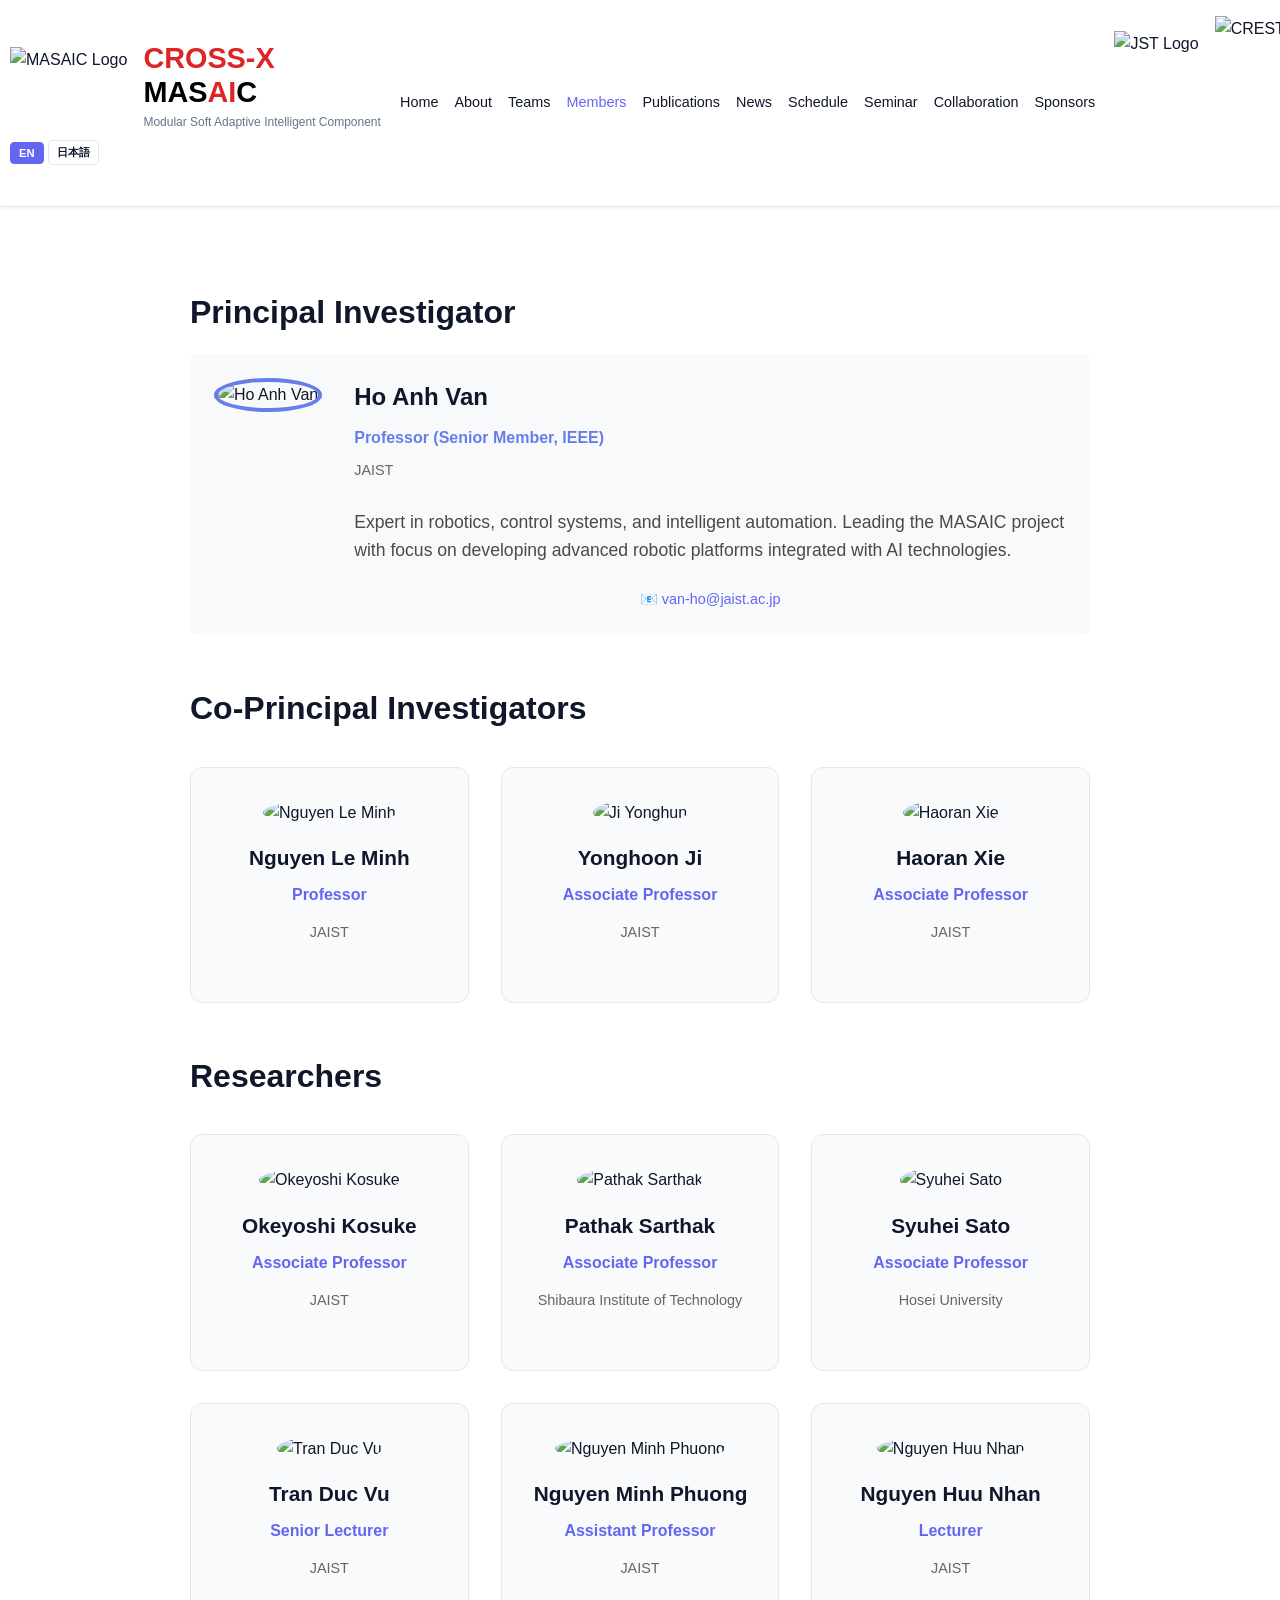
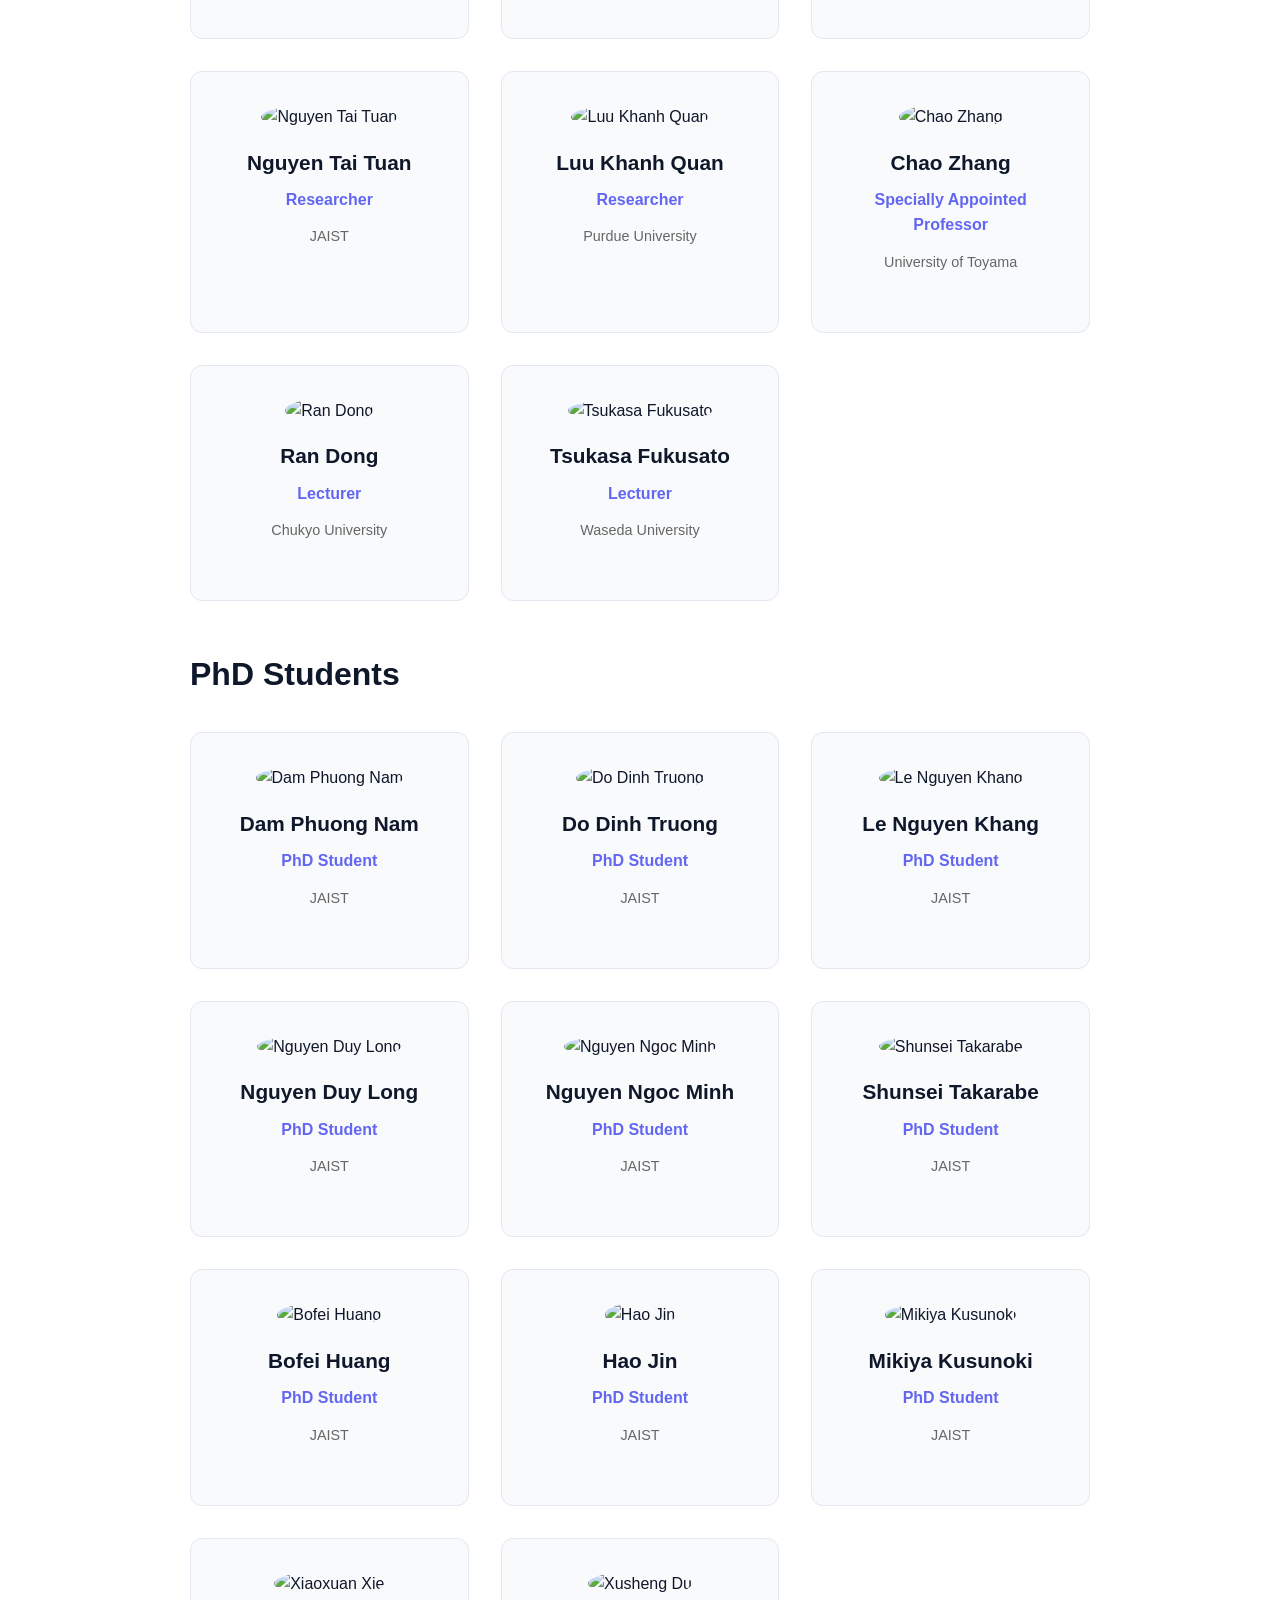
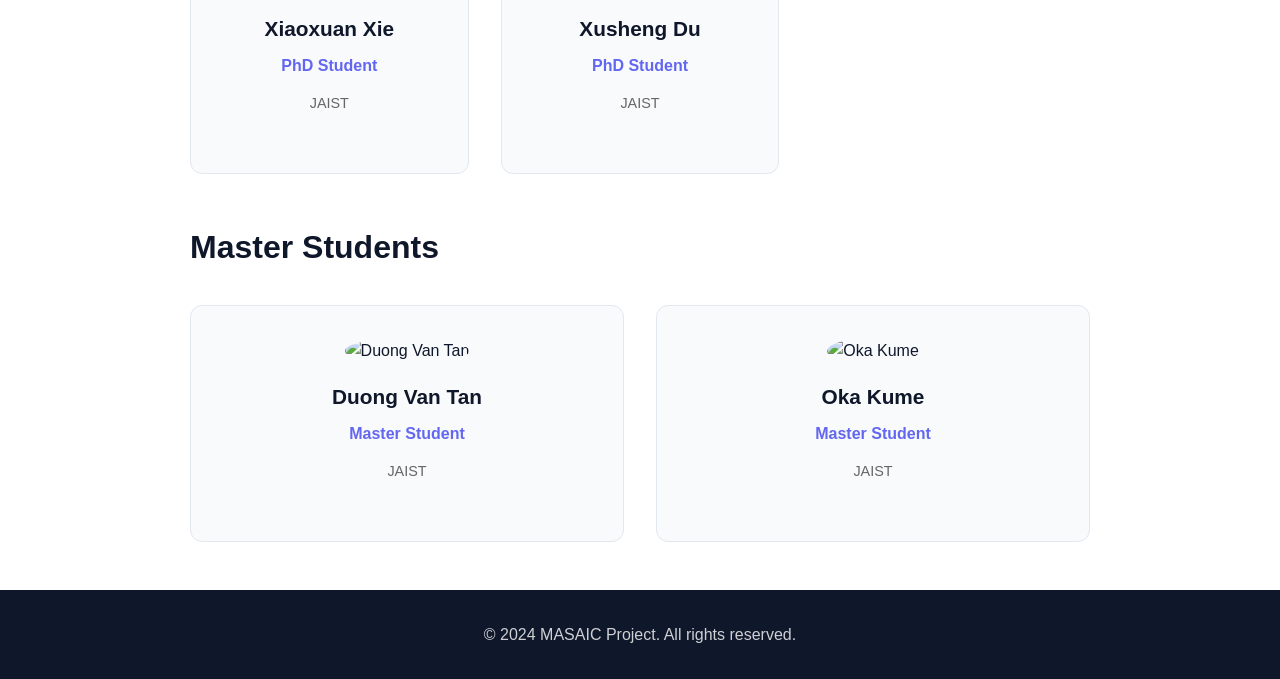
==== members.html @ cfc9ec8a "Update robotics member roles" ====
<!DOCTYPE html>
<html lang="en">
<head>
    <meta charset="UTF-8">
    <meta name="viewport" content="width=device-width, initial-scale=1.0">
    <title>Members - MASAIC</title>
    <link rel="stylesheet" href="styles.css">
</head>
<body>
    <!-- Navigation -->
    <nav class="navbar">
        <div class="container">
            <div class="nav-brand">
                <a href="index.html" class="brand-logo-text" style="text-decoration: none; color: inherit; cursor: pointer;">
                    <img src="images/logo/logo.png" alt="MASAIC Logo" class="brand-logo">
                    <div class="brand-text">
                        <h1 class="brand-name">
                            <span class="cross-x">CROSS-X</span>
                            <span class="masaic-name">
                                <span class="mas">MAS</span><span class="ai-red">AI</span><span class="c-black">C</span>
                            </span>
                        </h1>
                        <p class="subtitle">Modular Soft Adaptive Intelligent Component</p>
                    </div>
                </a>
                <div class="language-switcher">
                    <button class="lang-btn active" data-lang="en">EN</button>
                    <button class="lang-btn" data-lang="ja">日本語</button>
                </div>
            </div>
            <ul class="nav-menu">
                <li><a href="index.html" data-i18n="nav.home">Home</a></li>
                <li><a href="index.html#about" data-i18n="nav.about">About</a></li>
                <li><a href="index.html#teams" data-i18n="nav.teams">Teams</a></li>
                <li><a href="members.html" class="active" data-i18n="nav.members">Members</a></li>
                <li><a href="publications.html" data-i18n="nav.publications">Publications</a></li>
                <li><a href="news.html" data-i18n="nav.news">News</a></li>
                <li><a href="schedule.html" data-i18n="nav.schedule">Schedule</a></li>
                <li><a href="seminar.html" data-i18n="nav.seminar">Seminar</a></li>
                <li><a href="collaboration.html" data-i18n="nav.collaboration">Collaboration</a></li>
                <li><a href="sponsors.html" data-i18n="nav.sponsors">Sponsors</a></li>
            </ul>
            <div class="nav-right">
                <div class="sponsor-logos">
                    <img src="images/logo/JST_logo.png" alt="JST Logo" class="sponsor-logo">
                    <img src="images/logo/CREST_logo.png" alt="CREST Logo" class="sponsor-logo crest-logo">
                </div>
                <button class="mobile-menu-toggle" aria-label="Toggle menu">
                    <span></span>
                    <span></span>
                    <span></span>
                </button>
            </div>
        </div>
    </nav>


    <!-- Members Content -->
    <section class="team-detail">
        <div class="container">
            <div class="team-content">

                <!-- English -->
                <div data-lang-content="en">
                    <h2>Principal Investigator</h2>
                    <div style="display: flex; gap: 2rem; align-items: flex-start; margin-bottom: 3rem; padding: 1.5rem; background: #f8f9fa; border-radius: 8px;">
                        <div style="flex-shrink: 0;">
                            <img src="images/team-robotics/members/Ho_Anh_Van_Professor.png" alt="Ho Anh Van" style="width: 180px; height: 180px; border-radius: 50%; object-fit: cover; border: 4px solid #667eea;">
                        </div>
                        <div style="flex: 1;">
                            <h3 style="margin: 0 0 0.5rem 0; font-size: 1.5rem;">Ho Anh Van</h3>
                            <span class="role" style="color: #667eea; font-weight: 600;">Professor (Senior Member, IEEE)</span>
                            <p style="margin-top: 0.5rem; color: #666; font-size: 0.9rem;">JAIST</p>
                            <p style="margin-top: 1rem; line-height: 1.6; color: #4a4a4a;">
                                Expert in robotics, control systems, and intelligent automation. Leading the MASAIC project with focus on developing advanced robotic platforms integrated with AI technologies.
                            </p>
                            <div class="member-links" style="margin-top: 1rem;">
                                <a href="mailto:van-ho@jaist.ac.jp">📧 van-ho@jaist.ac.jp</a>
                            </div>
                        </div>
                    </div>

                    <h2>Co-Principal Investigators</h2>
                    <div class="members-grid">
                        <div class="member-card">
                            <img src="images/team-ai/members/Nguyen_Le_Minh_Professor.jpg" alt="Nguyen Le Minh" style="width: 150px; height: 150px; border-radius: 50%; object-fit: cover; margin-bottom: 1rem;">
                            <h3>Nguyen Le Minh</h3>
                            <span class="role">Professor</span>
                            <p style="margin-top: 0.5rem; color: #666; font-size: 0.9rem;">JAIST</p>
                        </div>
                        <div class="member-card">
                            <img src="images/team-neuromorphic/members/Yonghoon_Ji_Associate_Professor.jpg" alt="Ji Yonghun" style="width: 150px; height: 150px; border-radius: 50%; object-fit: cover; margin-bottom: 1rem;">
                            <h3>Yonghoon Ji</h3>
                            <span class="role">Associate Professor</span>
                            <p style="margin-top: 0.5rem; color: #666; font-size: 0.9rem;">JAIST</p>
                        </div>
                        <div class="member-card">
                            <img src="images/team-vr-ar/members/Haoran_Xie_Associate_Professor.png" alt="Haoran Xie" style="width: 150px; height: 150px; border-radius: 50%; object-fit: cover; margin-bottom: 1rem;">
                            <h3>Haoran Xie</h3>
                            <span class="role">Associate Professor</span>
                            <p style="margin-top: 0.5rem; color: #666; font-size: 0.9rem;">JAIST</p>
                        </div>
                    </div>

                <h2 style="margin-top: 3rem;">Researchers</h2>
                <div class="members-grid">
                    <div class="member-card">
                        <img src="images/team-robotics/members/Okeyoshi_Kosuke_Associate_Professor.jpg" alt="Okeyoshi Kosuke" style="width: 150px; height: 150px; border-radius: 50%; object-fit: cover; margin-bottom: 1rem;">
                        <h3>Okeyoshi Kosuke</h3>
                        <span class="role">Associate Professor</span>
                        <p style="margin-top: 0.5rem; color: #666; font-size: 0.9rem;">JAIST</p>
                    </div>
                    <div class="member-card">
                        <img src="images/team-neuromorphic/members/Pathak_Sarthak_Associate_Professor.jpg" alt="Pathak Sarthak" style="width: 150px; height: 150px; border-radius: 50%; object-fit: cover; margin-bottom: 1rem;">
                        <h3>Pathak Sarthak</h3>
                        <span class="role">Associate Professor</span>
                        <p style="margin-top: 0.5rem; color: #666; font-size: 0.9rem;">Shibaura Institute of Technology</p>
                    </div>
                    <div class="member-card">
                        <img src="images/team-vr-ar/members/Syuhei_Sato_Asociate_Professor.jpg" alt="Syuhei Sato" style="width: 150px; height: 150px; border-radius: 50%; object-fit: cover; margin-bottom: 1rem;">
                        <h3>Syuhei Sato</h3>
                        <span class="role">Associate Professor</span>
                        <p style="margin-top: 0.5rem; color: #666; font-size: 0.9rem;">Hosei University</p>
                    </div>
                    <div class="member-card">
                        <img src="images/team-ai/members/TRAN_Duc_Vu__Senior_Lecturer.jpg" alt="Tran Duc Vu" style="width: 150px; height: 150px; border-radius: 50%; object-fit: cover; margin-bottom: 1rem;">
                        <h3>Tran Duc Vu</h3>
                        <span class="role">Senior Lecturer</span>
                        <p style="margin-top: 0.5rem; color: #666; font-size: 0.9rem;">JAIST</p>
                    </div>
                    <div class="member-card">
                        <img src="images/team-ai/members/Nguyen_Minh_Phuong__Assistant_Professor.png" alt="Nguyen Minh Phuong" style="width: 150px; height: 150px; border-radius: 50%; object-fit: cover; margin-bottom: 1rem;">
                        <h3>Nguyen Minh Phuong</h3>
                        <span class="role">Assistant Professor</span>
                        <p style="margin-top: 0.5rem; color: #666; font-size: 0.9rem;">JAIST</p>
                    </div>
                    <div class="member-card">
                        <img src="images/team-robotics/members/Nguyen_Huu_Nhan_Assistant_Professor.png" alt="Nguyen Huu Nhan" style="width: 150px; height: 150px; border-radius: 50%; object-fit: cover; margin-bottom: 1rem;">
                        <h3>Nguyen Huu Nhan</h3>
                        <span class="role">Lecturer</span>
                        <p style="margin-top: 0.5rem; color: #666; font-size: 0.9rem;">JAIST</p>
                    </div>
                    <div class="member-card">
                        <img src="images/team-robotics/members/Nguyen_Tai_Tuan_PhD_Student.jpg" alt="Nguyen Tai Tuan" style="width: 150px; height: 150px; border-radius: 50%; object-fit: cover; margin-bottom: 1rem;">
                        <h3>Nguyen Tai Tuan</h3>
                        <span class="role">Researcher</span>
                        <p style="margin-top: 0.5rem; color: #666; font-size: 0.9rem;">JAIST</p>
                    </div>
                    <div class="member-card">
                        <img src="images/team-robotics/members/Luu_Khanh_Quan_Researcher.jpg" alt="Luu Khanh Quan" style="width: 150px; height: 150px; border-radius: 50%; object-fit: cover; margin-bottom: 1rem;">
                        <h3>Luu Khanh Quan</h3>
                        <span class="role">Researcher</span>
                        <p style="margin-top: 0.5rem; color: #666; font-size: 0.9rem;">Purdue University</p>
                    </div>
                    <div class="member-card">
                        <img src="images/team-vr-ar/members/Chao_Zhang_Researcher.jpg" alt="Chao Zhang" style="width: 150px; height: 150px; border-radius: 50%; object-fit: cover; margin-bottom: 1rem;">
                        <h3>Chao Zhang</h3>
                        <span class="role">Specially Appointed Professor</span>
                        <p style="margin-top: 0.5rem; color: #666; font-size: 0.9rem;">University of Toyama</p>
                    </div>
                    <div class="member-card">
                        <img src="images/team-vr-ar/members/Ran_Dong_Researcher.png" alt="Ran Dong" style="width: 150px; height: 150px; border-radius: 50%; object-fit: cover; margin-bottom: 1rem;">
                        <h3>Ran Dong</h3>
                        <span class="role">Lecturer</span>
                        <p style="margin-top: 0.5rem; color: #666; font-size: 0.9rem;">Chukyo University</p>
                    </div>
                    <div class="member-card">
                        <img src="images/team-vr-ar/members/Tsukasa_Fukusato_Researcher.jpg" alt="Tsukasa Fukusato" style="width: 150px; height: 150px; border-radius: 50%; object-fit: cover; margin-bottom: 1rem;">
                        <h3>Tsukasa Fukusato</h3>
                        <span class="role">Lecturer</span>
                        <p style="margin-top: 0.5rem; color: #666; font-size: 0.9rem;">Waseda University</p>
                    </div>
                </div>

                <h2 style="margin-top: 3rem;">PhD Students</h2>
                <div class="members-grid">
                    <div class="member-card">
                        <img src="images/team-robotics/members/Dam_Phuong_Nam_PhD_Student.jpg" alt="Dam Phuong Nam" style="width: 150px; height: 150px; border-radius: 50%; object-fit: cover; margin-bottom: 1rem;">
                        <h3>Dam Phuong Nam</h3>
                        <span class="role">PhD Student</span>
                        <p style="margin-top: 0.5rem; color: #666; font-size: 0.9rem;">JAIST</p>
                    </div>
                    <div class="member-card">
                        <img src="images/team-ai/members/Do_Dinh_Truong_PhD_Student.jpeg" alt="Do Dinh Truong" style="width: 150px; height: 150px; border-radius: 50%; object-fit: cover; margin-bottom: 1rem;">
                        <h3>Do Dinh Truong</h3>
                        <span class="role">PhD Student</span>
                        <p style="margin-top: 0.5rem; color: #666; font-size: 0.9rem;">JAIST</p>
                    </div>
                    <div class="member-card">
                        <img src="images/team-ai/members/Le_Nguyen_Khang_PhD_Student.jpg" alt="Le Nguyen Khang" style="width: 150px; height: 150px; border-radius: 50%; object-fit: cover; margin-bottom: 1rem;">
                        <h3>Le Nguyen Khang</h3>
                        <span class="role">PhD Student</span>
                        <p style="margin-top: 0.5rem; color: #666; font-size: 0.9rem;">JAIST</p>
                    </div>
                    <div class="member-card">
                        <img src="images/team-robotics/members/Nguyen_Duy_Long_PhD_Student.jpg" alt="Nguyen Duy Long" style="width: 150px; height: 150px; border-radius: 50%; object-fit: cover; margin-bottom: 1rem;">
                        <h3>Nguyen Duy Long</h3>
                        <span class="role">PhD Student</span>
                        <p style="margin-top: 0.5rem; color: #666; font-size: 0.9rem;">JAIST</p>
                    </div>
                    <div class="member-card">
                        <img src="images/team-ai/members/Nguyen_Ngoc_Minh_PhD_Student.jpg" alt="Nguyen Ngoc Minh" style="width: 150px; height: 150px; border-radius: 50%; object-fit: cover; margin-bottom: 1rem;">
                        <h3>Nguyen Ngoc Minh</h3>
                        <span class="role">PhD Student</span>
                        <p style="margin-top: 0.5rem; color: #666; font-size: 0.9rem;">JAIST</p>
                    </div>
                    <div class="member-card">
                        <img src="images/team-neuromorphic/members/Shunsei_Takarabe_Ph.D_Student.jpg" alt="Shunsei Takarabe" style="width: 150px; height: 150px; border-radius: 50%; object-fit: cover; margin-bottom: 1rem;">
                        <h3>Shunsei Takarabe</h3>
                        <span class="role">PhD Student</span>
                        <p style="margin-top: 0.5rem; color: #666; font-size: 0.9rem;">JAIST</p>
                    </div>
                    <div class="member-card">
                        <img src="images/team-vr-ar/members/Bofei_Huang_PhD_Student.png" alt="Bofei Huang" style="width: 150px; height: 150px; border-radius: 50%; object-fit: cover; margin-bottom: 1rem;">
                        <h3>Bofei Huang</h3>
                        <span class="role">PhD Student</span>
                        <p style="margin-top: 0.5rem; color: #666; font-size: 0.9rem;">JAIST</p>
                    </div>
                    <div class="member-card">
                        <img src="images/team-vr-ar/members/Hao_Jin_PhD_Student.jpg" alt="Hao Jin" style="width: 150px; height: 150px; border-radius: 50%; object-fit: cover; margin-bottom: 1rem;">
                        <h3>Hao Jin</h3>
                        <span class="role">PhD Student</span>
                        <p style="margin-top: 0.5rem; color: #666; font-size: 0.9rem;">JAIST</p>
                    </div>
                    <div class="member-card">
                        <img src="images/team-vr-ar/members/Mikiya_Kusunoki_PhD_Student.jpg" alt="Mikiya Kusunoki" style="width: 150px; height: 150px; border-radius: 50%; object-fit: cover; margin-bottom: 1rem;">
                        <h3>Mikiya Kusunoki</h3>
                        <span class="role">PhD Student</span>
                        <p style="margin-top: 0.5rem; color: #666; font-size: 0.9rem;">JAIST</p>
                    </div>
                    <div class="member-card">
                        <img src="images/team-vr-ar/members/Xiaoxuan_Xie_PhD_Student.jpg" alt="Xiaoxuan Xie" style="width: 150px; height: 150px; border-radius: 50%; object-fit: cover; margin-bottom: 1rem;">
                        <h3>Xiaoxuan Xie</h3>
                        <span class="role">PhD Student</span>
                        <p style="margin-top: 0.5rem; color: #666; font-size: 0.9rem;">JAIST</p>
                    </div>
                    <div class="member-card">
                        <img src="images/team-vr-ar/members/Xusheng_DU_PhD Student.png" alt="Xusheng Du" style="width: 150px; height: 150px; border-radius: 50%; object-fit: cover; margin-bottom: 1rem;">
                        <h3>Xusheng Du</h3>
                        <span class="role">PhD Student</span>
                        <p style="margin-top: 0.5rem; color: #666; font-size: 0.9rem;">JAIST</p>
                    </div>
                </div>

                <h2 style="margin-top: 3rem;">Master Students</h2>
                <div class="members-grid">
                    <div class="member-card">
                        <img src="images/team-robotics/members/Duong_Van_Tan_Master_Student.png" alt="Duong Van Tan" style="width: 150px; height: 150px; border-radius: 50%; object-fit: cover; margin-bottom: 1rem;">
                        <h3>Duong Van Tan</h3>
                        <span class="role">Master Student</span>
                        <p style="margin-top: 0.5rem; color: #666; font-size: 0.9rem;">JAIST</p>
                    </div>
                    <div class="member-card">
                        <img src="images/team-neuromorphic/members/Oka_Kume_Master_Student.jpg" alt="Oka Kume" style="width: 150px; height: 150px; border-radius: 50%; object-fit: cover; margin-bottom: 1rem;">
                        <h3>Oka Kume</h3>
                        <span class="role">Master Student</span>
                        <p style="margin-top: 0.5rem; color: #666; font-size: 0.9rem;">JAIST</p>
                    </div>
                </div>
                </div>

                <!-- Japanese -->
                <div data-lang-content="ja" style="display: none;">
                    <h2>研究代表者</h2>
                    <div style="display: flex; gap: 2rem; align-items: flex-start; margin-bottom: 3rem; padding: 1.5rem; background: #f8f9fa; border-radius: 8px;">
                        <div style="flex-shrink: 0;">
                            <img src="images/team-robotics/members/Ho_Anh_Van_Professor.png" alt="Ho Anh Van" style="width: 180px; height: 180px; border-radius: 50%; object-fit: cover; border: 4px solid #667eea;">
                        </div>
                        <div style="flex: 1;">
                            <h3 style="margin: 0 0 0.5rem 0; font-size: 1.5rem;">Ho Anh Van</h3>
                            <span class="role" style="color: #667eea; font-weight: 600;">教授 (IEEE Senior Member)</span>
                            <p style="margin-top: 0.5rem; color: #666; font-size: 0.9rem;">JAIST</p>
                            <p style="margin-top: 1rem; line-height: 1.6; color: #4a4a4a;">
                                ロボティクス、制御システム、インテリジェント自動化の専門家。AI技術と統合された高度なロボットプラットフォームの開発に焦点を当て、MASAICプロジェクトを主導しています。
                            </p>
                            <div class="member-links" style="margin-top: 1rem;">
                                <a href="mailto:van-ho@jaist.ac.jp">📧 van-ho@jaist.ac.jp</a>
                            </div>
                        </div>
                    </div>

                    <h2>共同主任研究者</h2>
                    <div class="members-grid">
                        <div class="member-card">
                            <img src="images/team-ai/members/Nguyen_Le_Minh_Professor.jpg" alt="Nguyen Le Minh" style="width: 150px; height: 150px; border-radius: 50%; object-fit: cover; margin-bottom: 1rem;">
                            <h3>Nguyen Le Minh</h3>
                            <span class="role">教授</span>
                            <p style="margin-top: 0.5rem; color: #666; font-size: 0.9rem;">JAIST</p>
                        </div>
                        <div class="member-card">
                            <img src="images/team-neuromorphic/members/Yonghoon_Ji_Associate_Professor.jpg" alt="Ji Yonghun" style="width: 150px; height: 150px; border-radius: 50%; object-fit: cover; margin-bottom: 1rem;">
                            <h3>Yonghoon Ji</h3>
                            <span class="role">准教授</span>
                            <p style="margin-top: 0.5rem; color: #666; font-size: 0.9rem;">JAIST</p>
                        </div>
                        <div class="member-card">
                            <img src="images/team-vr-ar/members/Haoran_Xie_Associate_Professor.png" alt="Haoran Xie" style="width: 150px; height: 150px; border-radius: 50%; object-fit: cover; margin-bottom: 1rem;">
                            <h3>Haoran Xie</h3>
                            <span class="role">准教授</span>
                            <p style="margin-top: 0.5rem; color: #666; font-size: 0.9rem;">JAIST</p>
                        </div>
                    </div>

                    <h2 style="margin-top: 3rem;">研究参加者</h2>
                    <div class="members-grid">
                        <div class="member-card">
                            <img src="images/team-robotics/members/Okeyoshi_Kosuke_Associate_Professor.jpg" alt="Okeyoshi Kosuke" style="width: 150px; height: 150px; border-radius: 50%; object-fit: cover; margin-bottom: 1rem;">
                            <h3>Okeyoshi Kosuke</h3>
                            <span class="role">准教授</span>
                            <p style="margin-top: 0.5rem; color: #666; font-size: 0.9rem;">JAIST</p>
                        </div>
                        <div class="member-card">
                            <img src="images/team-neuromorphic/members/Pathak_Sarthak_Associate_Professor.jpg" alt="Pathak Sarthak" style="width: 150px; height: 150px; border-radius: 50%; object-fit: cover; margin-bottom: 1rem;">
                            <h3>Pathak Sarthak</h3>
                            <span class="role">准教授</span>
                            <p style="margin-top: 0.5rem; color: #666; font-size: 0.9rem;">芝浦工業大学</p>
                        </div>
                        <div class="member-card">
                            <img src="images/team-ai/members/TRAN_Duc_Vu__Senior_Lecturer.jpg" alt="Tran Duc Vu" style="width: 150px; height: 150px; border-radius: 50%; object-fit: cover; margin-bottom: 1rem;">
                            <h3>Tran Duc Vu</h3>
                            <span class="role">上級講師</span>
                            <p style="margin-top: 0.5rem; color: #666; font-size: 0.9rem;">JAIST</p>
                        </div>
                        <div class="member-card">
                            <img src="images/team-ai/members/Nguyen_Minh_Phuong__Assistant_Professor.png" alt="Nguyen Minh Phuong" style="width: 150px; height: 150px; border-radius: 50%; object-fit: cover; margin-bottom: 1rem;">
                            <h3>Nguyen Minh Phuong</h3>
                            <span class="role">助教</span>
                            <p style="margin-top: 0.5rem; color: #666; font-size: 0.9rem;">JAIST</p>
                        </div>
                        <div class="member-card">
                            <img src="images/team-robotics/members/Nguyen_Huu_Nhan_Assistant_Professor.png" alt="Nguyen Huu Nhan" style="width: 150px; height: 150px; border-radius: 50%; object-fit: cover; margin-bottom: 1rem;">
                            <h3>Nguyen Huu Nhan</h3>
                            <span class="role">講師</span>
                            <p style="margin-top: 0.5rem; color: #666; font-size: 0.9rem;">JAIST</p>
                        </div>
                        <div class="member-card">
                            <img src="images/team-robotics/members/Nguyen_Tai_Tuan_PhD_Student.jpg" alt="Nguyen Tai Tuan" style="width: 150px; height: 150px; border-radius: 50%; object-fit: cover; margin-bottom: 1rem;">
                            <h3>Nguyen Tai Tuan</h3>
                            <span class="role">研究者</span>
                            <p style="margin-top: 0.5rem; color: #666; font-size: 0.9rem;">JAIST</p>
                        </div>
                        <div class="member-card">
                            <img src="images/team-robotics/members/Luu_Khanh_Quan_Researcher.jpg" alt="Luu Khanh Quan" style="width: 150px; height: 150px; border-radius: 50%; object-fit: cover; margin-bottom: 1rem;">
                            <h3>Luu Khanh Quan</h3>
                            <span class="role">研究員</span>
                            <p style="margin-top: 0.5rem; color: #666; font-size: 0.9rem;">パデュー大学</p>
                        </div>
                        <div class="member-card">
                            <img src="images/team-vr-ar/members/Syuhei_Sato_Asociate_Professor.jpg" alt="Syuhei Sato" style="width: 150px; height: 150px; border-radius: 50%; object-fit: cover; margin-bottom: 1rem;">
                            <h3>Syuhei Sato</h3>
                            <span class="role">准教授</span>
                            <p style="margin-top: 0.5rem; color: #666; font-size: 0.9rem;">法政大学</p>
                        </div>
                        <div class="member-card">
                            <img src="images/team-vr-ar/members/Chao_Zhang_Researcher.jpg" alt="Chao Zhang" style="width: 150px; height: 150px; border-radius: 50%; object-fit: cover; margin-bottom: 1rem;">
                            <h3>Chao Zhang</h3>
                            <span class="role">特命教授</span>
                            <p style="margin-top: 0.5rem; color: #666; font-size: 0.9rem;">富山大学</p>
                        </div>
                        <div class="member-card">
                            <img src="images/team-vr-ar/members/Ran_Dong_Researcher.png" alt="Ran Dong" style="width: 150px; height: 150px; border-radius: 50%; object-fit: cover; margin-bottom: 1rem;">
                            <h3>Ran Dong</h3>
                            <span class="role">講師</span>
                            <p style="margin-top: 0.5rem; color: #666; font-size: 0.9rem;">中京大学</p>
                        </div>
                        <div class="member-card">
                            <img src="images/team-vr-ar/members/Tsukasa_Fukusato_Researcher.jpg" alt="Tsukasa Fukusato" style="width: 150px; height: 150px; border-radius: 50%; object-fit: cover; margin-bottom: 1rem;">
                            <h3>Tsukasa Fukusato</h3>
                            <span class="role">講師</span>
                            <p style="margin-top: 0.5rem; color: #666; font-size: 0.9rem;">早稲田大学</p>
                        </div>
                    </div>

                    <h2 style="margin-top: 3rem;">博士課程学生</h2>
                    <div class="members-grid">
                        <div class="member-card">
                            <img src="images/team-robotics/members/Dam_Phuong_Nam_PhD_Student.jpg" alt="Dam Phuong Nam" style="width: 150px; height: 150px; border-radius: 50%; object-fit: cover; margin-bottom: 1rem;">
                            <h3>Dam Phuong Nam</h3>
                            <span class="role">博士課程学生</span>
                            <p style="margin-top: 0.5rem; color: #666; font-size: 0.9rem;">JAIST</p>
                        </div>
                        <div class="member-card">
                            <img src="images/team-ai/members/Do_Dinh_Truong_PhD_Student.jpeg" alt="Do Dinh Truong" style="width: 150px; height: 150px; border-radius: 50%; object-fit: cover; margin-bottom: 1rem;">
                            <h3>Do Dinh Truong</h3>
                            <span class="role">博士課程学生</span>
                            <p style="margin-top: 0.5rem; color: #666; font-size: 0.9rem;">JAIST</p>
                        </div>
                        <div class="member-card">
                            <img src="images/team-ai/members/Le_Nguyen_Khang_PhD_Student.jpg" alt="Le Nguyen Khang" style="width: 150px; height: 150px; border-radius: 50%; object-fit: cover; margin-bottom: 1rem;">
                            <h3>Le Nguyen Khang</h3>
                            <span class="role">博士課程学生</span>
                            <p style="margin-top: 0.5rem; color: #666; font-size: 0.9rem;">JAIST</p>
                        </div>
                        <div class="member-card">
                            <img src="images/team-robotics/members/Nguyen_Duy_Long_PhD_Student.jpg" alt="Nguyen Duy Long" style="width: 150px; height: 150px; border-radius: 50%; object-fit: cover; margin-bottom: 1rem;">
                            <h3>Nguyen Duy Long</h3>
                            <span class="role">博士課程学生</span>
                            <p style="margin-top: 0.5rem; color: #666; font-size: 0.9rem;">JAIST</p>
                        </div>
                        <div class="member-card">
                            <img src="images/team-ai/members/Nguyen_Ngoc_Minh_PhD_Student.jpg" alt="Nguyen Ngoc Minh" style="width: 150px; height: 150px; border-radius: 50%; object-fit: cover; margin-bottom: 1rem;">
                            <h3>Nguyen Ngoc Minh</h3>
                            <span class="role">博士課程学生</span>
                            <p style="margin-top: 0.5rem; color: #666; font-size: 0.9rem;">JAIST</p>
                        </div>
                        <div class="member-card">
                            <img src="images/team-neuromorphic/members/Shunsei_Takarabe_Ph.D_Student.jpg" alt="Shunsei Takarabe" style="width: 150px; height: 150px; border-radius: 50%; object-fit: cover; margin-bottom: 1rem;">
                            <h3>Shunsei Takarabe</h3>
                            <span class="role">博士課程学生</span>
                            <p style="margin-top: 0.5rem; color: #666; font-size: 0.9rem;">JAIST</p>
                        </div>
                        <div class="member-card">
                            <img src="images/team-vr-ar/members/Bofei_Huang_PhD_Student.png" alt="Bofei Huang" style="width: 150px; height: 150px; border-radius: 50%; object-fit: cover; margin-bottom: 1rem;">
                            <h3>Bofei Huang</h3>
                            <span class="role">博士課程学生</span>
                            <p style="margin-top: 0.5rem; color: #666; font-size: 0.9rem;">JAIST</p>
                        </div>
                        <div class="member-card">
                            <img src="images/team-vr-ar/members/Hao_Jin_PhD_Student.jpg" alt="Hao Jin" style="width: 150px; height: 150px; border-radius: 50%; object-fit: cover; margin-bottom: 1rem;">
                            <h3>Hao Jin</h3>
                            <span class="role">博士課程学生</span>
                            <p style="margin-top: 0.5rem; color: #666; font-size: 0.9rem;">JAIST</p>
                        </div>
                        <div class="member-card">
                            <img src="images/team-vr-ar/members/Mikiya_Kusunoki_PhD_Student.jpg" alt="Mikiya Kusunoki" style="width: 150px; height: 150px; border-radius: 50%; object-fit: cover; margin-bottom: 1rem;">
                            <h3>Mikiya Kusunoki</h3>
                            <span class="role">博士課程学生</span>
                            <p style="margin-top: 0.5rem; color: #666; font-size: 0.9rem;">JAIST</p>
                        </div>
                        <div class="member-card">
                            <img src="images/team-vr-ar/members/Xiaoxuan_Xie_PhD_Student.jpg" alt="Xiaoxuan Xie" style="width: 150px; height: 150px; border-radius: 50%; object-fit: cover; margin-bottom: 1rem;">
                            <h3>Xiaoxuan Xie</h3>
                            <span class="role">博士課程学生</span>
                            <p style="margin-top: 0.5rem; color: #666; font-size: 0.9rem;">JAIST</p>
                        </div>
                        <div class="member-card">
                            <img src="images/team-vr-ar/members/Xusheng_DU_PhD Student.png" alt="Xusheng Du" style="width: 150px; height: 150px; border-radius: 50%; object-fit: cover; margin-bottom: 1rem;">
                            <h3>Xusheng Du</h3>
                            <span class="role">博士課程学生</span>
                            <p style="margin-top: 0.5rem; color: #666; font-size: 0.9rem;">JAIST</p>
                        </div>
                    </div>

                    <h2 style="margin-top: 3rem;">修士課程学生</h2>
                    <div class="members-grid">
                        <div class="member-card">
                            <img src="images/team-robotics/members/Duong_Van_Tan_Master_Student.png" alt="Duong Van Tan" style="width: 150px; height: 150px; border-radius: 50%; object-fit: cover; margin-bottom: 1rem;">
                            <h3>Duong Van Tan</h3>
                            <span class="role">修士課程学生</span>
                            <p style="margin-top: 0.5rem; color: #666; font-size: 0.9rem;">JAIST</p>
                        </div>
                        <div class="member-card">
                            <img src="images/team-neuromorphic/members/Oka_Kume_Master_Student.jpg" alt="Oka Kume" style="width: 150px; height: 150px; border-radius: 50%; object-fit: cover; margin-bottom: 1rem;">
                            <h3>Oka Kume</h3>
                            <span class="role">修士課程学生</span>
                            <p style="margin-top: 0.5rem; color: #666; font-size: 0.9rem;">JAIST</p>
                        </div>
                    </div>
                </div>

            </div>
        </div>
    </section>

    <!-- Footer -->
    <footer class="footer">
        <div class="container">
            <p>&copy; 2024 MASAIC Project. All rights reserved.</p>
        </div>
    </footer>

    <script src="i18n.js"></script>
    <script src="script.js"></script>
</body>
</html>
---- styles.css ----
/* ========================================
   MASAIC Project - Main Stylesheet
   TODO: Có thể thay đổi màu sắc chính ở phần CSS Variables
   ======================================== */

/* CSS Variables - Thay đổi màu sắc chủ đạo ở đây */
:root {
    --primary-color: #6366f1;      /* Indigo - AI/Tech */
    --secondary-color: #8b5cf6;    /* Purple - Innovation */
    --accent-color: #ec4899;       /* Pink - Dynamic */
    --tertiary-color: #06b6d4;     /* Cyan - Future */
    --text-dark: #0f172a;          /* Màu chữ đen */
    --text-light: #64748b;         /* Màu chữ xám */
    --bg-light: #f8fafc;           /* Nền sáng */
    --white: #ffffff;
    --border-color: #e2e8f0;

    /* Gradients */
    --gradient-primary: linear-gradient(135deg, #6366f1 0%, #8b5cf6 50%, #ec4899 100%);
    --gradient-secondary: linear-gradient(135deg, #06b6d4 0%, #6366f1 100%);
    --gradient-accent: linear-gradient(135deg, #ec4899 0%, #f59e0b 100%);
    --gradient-subtle: linear-gradient(135deg, #f8fafc 0%, #e0e7ff 100%);
}

* {
    margin: 0;
    padding: 0;
    box-sizing: border-box;
}

body {
    font-family: -apple-system, BlinkMacSystemFont, 'Segoe UI', Roboto, 'Helvetica Neue', Arial, sans-serif;
    line-height: 1.6;
    color: var(--text-dark);
    background-color: var(--white);
}

.container {
    max-width: 1200px;
    margin: 0 auto;
    padding: 0 20px;
}

/* ========================================
   Navigation Bar
   ======================================== */
.navbar {
    background-color: var(--white);
    border-bottom: 1px solid var(--border-color);
    position: sticky;
    top: 0;
    z-index: 100;
    box-shadow: 0 2px 4px rgba(0,0,0,0.05);
}

.navbar .container {
    display: flex;
    justify-content: space-between;
    align-items: center;
    padding: 1rem 20px;
    flex-wrap: nowrap;
    gap: 0.5rem;
}

.nav-brand {
    flex-shrink: 0;
    display: flex;
    flex-direction: column;
    align-items: flex-start;
    gap: 0.5rem;
    margin-left: -80px;
}

.brand-with-sponsors {
    display: flex;
    align-items: center;
    justify-content: space-between;
    gap: 2rem;
    width: 100%;
}

.brand-logo-text {
    display: flex;
    align-items: center;
    gap: 1rem;
}

.brand-logo {
    height: 80px;
    width: auto;
    object-fit: contain;
}

.brand-text {
    display: flex;
    flex-direction: column;
}

.nav-brand h1 {
    font-size: 1.6rem;
    margin-bottom: 0.2rem;
}

.brand-name {
    display: flex;
    flex-direction: column;
    line-height: 1.2;
}

.cross-x {
    color: #dc2626;
    font-weight: 700;
    font-size: 1.8rem;
}

.masaic-name {
    font-size: 1.8rem;
}

.mas {
    color: #000000;
    font-weight: 700;
}

.ai-red {
    color: #dc2626;
    font-weight: 700;
}

.c-black {
    color: #000000;
    font-weight: 700;
}

.nav-brand .subtitle {
    font-size: 0.75rem;
    color: var(--text-light);
    margin: 0;
}

.nav-menu {
    display: flex;
    list-style: none;
    gap: 1rem;
    flex-wrap: nowrap;
    align-items: center;
}

.nav-menu li {
    flex-shrink: 0;
}

.nav-menu li a {
    white-space: nowrap;
    font-size: 0.9rem;
    display: block;
}

.nav-menu a {
    text-decoration: none;
    color: var(--text-dark);
    font-weight: 500;
    transition: color 0.3s;
}

.nav-menu a:hover,
.nav-menu a.active {
    color: var(--primary-color);
}

/* Nav Right Section */
.nav-right {
    display: flex;
    align-items: center;
    gap: 1rem;
    flex-shrink: 0;
    flex-wrap: wrap;
}

/* Sponsor Logos */
.sponsor-logos {
    display: flex;
    align-items: center;
    gap: 1rem;
    flex-shrink: 0;
}

.sponsor-logo {
    height: 55px;
    width: auto;
    object-fit: contain;
}

.crest-logo {
    height: 150px;
}

/* Mobile Menu Toggle (hidden by default) */
.mobile-menu-toggle {
    display: none;
    background: none;
    border: none;
    cursor: pointer;
    padding: 0.5rem;
    flex-direction: column;
    gap: 4px;
}

.mobile-menu-toggle span {
    display: block;
    width: 25px;
    height: 3px;
    background-color: var(--text-dark);
    transition: 0.3s;
}

/* Language Switcher */
.language-switcher {
    display: flex;
    gap: 0.3rem;
    align-items: center;
    flex-shrink: 0;
}

.lang-btn {
    padding: 0.25rem 0.5rem;
    border: 1px solid var(--border-color);
    background-color: var(--white);
    color: var(--text-dark);
    border-radius: 4px;
    cursor: pointer;
    font-weight: 600;
    font-size: 0.7rem;
    transition: all 0.3s;
    white-space: nowrap;
}

.lang-btn:hover {
    border-color: var(--primary-color);
    color: var(--primary-color);
}

.lang-btn.active {
    background-color: var(--primary-color);
    color: var(--white);
    border-color: var(--primary-color);
}

/* ========================================
   Hero Section
   ======================================== */
.hero {
    background: linear-gradient(135deg, #f8f9fa 0%, #ffffff 100%);
    color: var(--text-dark);
    padding: 5rem 0;
    text-align: center;
    position: relative;
    overflow: hidden;
}

/* Tech Background Elements */
.hero::before {
    content: '';
    position: absolute;
    top: 0;
    left: 0;
    right: 0;
    bottom: 0;
    background-image:
        radial-gradient(circle at 20% 30%, rgba(99, 102, 241, 0.05) 0%, transparent 50%),
        radial-gradient(circle at 80% 70%, rgba(139, 92, 246, 0.05) 0%, transparent 50%);
    z-index: 0;
}

/* Decorative lines and circles */
.hero::after {
    content: '';
    position: absolute;
    top: 0;
    left: 0;
    right: 0;
    bottom: 0;
    background-image:
        repeating-linear-gradient(90deg, transparent, transparent 50px, rgba(99, 102, 241, 0.03) 50px, rgba(99, 102, 241, 0.03) 51px),
        repeating-linear-gradient(0deg, transparent, transparent 50px, rgba(99, 102, 241, 0.03) 50px, rgba(99, 102, 241, 0.03) 51px);
    z-index: 0;
}

/* Gears - Different sizes with fixed centers */
.gear {
    position: absolute;
    background-repeat: no-repeat;
    background-position: center;
    background-size: contain;
    opacity: 0.5;
    z-index: 1;
}

/* Gear 1 - Extra Large - Top Left */
.gear-1 {
    top: 5%;
    left: 3%;
    width: 200px;
    height: 200px;
    background-image: url('images/gears/gear-01.png');
    animation: gearRotate 25s linear infinite;
}

/* Gear 2 - Large - Top Right */
.gear-2 {
    top: 8%;
    right: 5%;
    width: 150px;
    height: 150px;
    background-image: url('images/gears/gear-02.png');
    animation: gearRotateReverse 20s linear infinite;
}

/* Gear 3 - Medium - Bottom Left */
.gear-3 {
    bottom: 15%;
    left: 8%;
    width: 120px;
    height: 120px;
    background-image: url('images/gears/gear-03.png');
    animation: gearRotate 18s linear infinite;
}

/* Gear 4 - Small - Bottom Right */
.gear-4 {
    bottom: 10%;
    right: 10%;
    width: 90px;
    height: 90px;
    background-image: url('images/gears/gear-04.png');
    animation: gearRotateReverse 15s linear infinite;
}

/* Gear 5 - Medium - Center Right */
.gear-5 {
    top: 45%;
    right: 2%;
    width: 110px;
    height: 110px;
    background-image: url('images/gears/gear-05.png');
    animation: gearRotate 22s linear infinite;
}

/* Gear 6 - Medium - Top Center */
.gear-6 {
    top: 3%;
    left: 40%;
    width: 100px;
    height: 100px;
    background-image: url('images/gears/gear-06.png');
    animation: gearRotateReverse 17s linear infinite;
}

/* Gear 7 - Large - Bottom Center */
.gear-7 {
    bottom: 8%;
    left: 35%;
    width: 130px;
    height: 130px;
    background-image: url('images/gears/gear-07.png');
    animation: gearRotate 28s linear infinite;
}

/* Gear 8 - Medium - Center Left */
.gear-8 {
    top: 50%;
    left: 15%;
    width: 95px;
    height: 95px;
    background-image: url('images/gears/gear-08.png');
    animation: gearRotateReverse 19s linear infinite;
}

/* Gear 9 - Small - Top Right Corner */
.gear-9 {
    top: 20%;
    right: 15%;
    width: 70px;
    height: 70px;
    background-image: url('images/gears/gear-09.png');
    animation: gearRotate 13s linear infinite;
}

/* Gear 10 - Medium Large - Bottom Right Area */
.gear-10 {
    bottom: 5%;
    right: 25%;
    width: 140px;
    height: 140px;
    background-image: url('images/gears/gear-10.png');
    animation: gearRotateReverse 30s linear infinite;
}

/* Gear 11 - Small - Near Gear 1 (linked) */
.gear-11 {
    top: 12%;
    left: 10%;
    width: 80px;
    height: 80px;
    background-image: url('images/gears/gear-11.png');
    animation: gearRotateReverse 16s linear infinite;
}

/* Gear 12 - Medium - Near Gear 2 (linked) */
.gear-12 {
    top: 15%;
    right: 9%;
    width: 100px;
    height: 100px;
    background-image: url('images/gears/gear-12.png');
    animation: gearRotate 19s linear infinite;
}

/* Gear 13 - Small - Near Gear 3 (linked) */
.gear-13 {
    bottom: 20%;
    left: 12%;
    width: 70px;
    height: 70px;
    background-image: url('images/gears/gear-01.png');
    animation: gearRotateReverse 14s linear infinite;
}

/* Gear 14 - Small - Near Gear 4 (linked) */
.gear-14 {
    bottom: 16%;
    right: 14%;
    width: 65px;
    height: 65px;
    background-image: url('images/gears/gear-02.png');
    animation: gearRotate 12s linear infinite;
}

/* Gear 15 - Medium - Left Side Cluster */
.gear-15 {
    top: 32%;
    left: 5%;
    width: 110px;
    height: 110px;
    background-image: url('images/gears/gear-03.png');
    animation: gearRotateReverse 21s linear infinite;
}

/* Gear 16 - Small - Right Side Cluster */
.gear-16 {
    top: 38%;
    right: 6%;
    width: 75px;
    height: 75px;
    background-image: url('images/gears/gear-04.png');
    animation: gearRotate 15s linear infinite;
}

/* Gear 17 - Medium - Left Side Near 15 */
.gear-17 {
    top: 24%;
    left: 8%;
    width: 85px;
    height: 85px;
    background-image: url('images/gears/gear-05.png');
    animation: gearRotateReverse 17s linear infinite;
}

/* Gear 18 - Small - Top Left Cluster */
.gear-18 {
    top: 18%;
    left: 4%;
    width: 60px;
    height: 60px;
    background-image: url('images/gears/gear-06.png');
    animation: gearRotate 11s linear infinite;
}

/* Gear 19 - Medium - Bottom Left Cluster */
.gear-19 {
    bottom: 28%;
    left: 6%;
    width: 95px;
    height: 95px;
    background-image: url('images/gears/gear-07.png');
    animation: gearRotateReverse 20s linear infinite;
}

/* Gear 20 - Small - Top Right Cluster */
.gear-20 {
    top: 28%;
    right: 10%;
    width: 68px;
    height: 68px;
    background-image: url('images/gears/gear-08.png');
    animation: gearRotate 14s linear infinite;
}

/* Additional 20 gears - Positioned at edges only, avoiding center */
.gear-21 {
    top: 2%;
    left: 10%;
    width: 55px;
    height: 55px;
    background-image: url('images/gears/gear-09.png');
    animation: gearRotateReverse 10s linear infinite;
}

.gear-22 {
    top: 6%;
    right: 12%;
    width: 72px;
    height: 72px;
    background-image: url('images/gears/gear-10.png');
    animation: gearRotate 16s linear infinite;
}

.gear-23 {
    top: 18%;
    left: 2%;
    width: 88px;
    height: 88px;
    background-image: url('images/gears/gear-11.png');
    animation: gearRotateReverse 18s linear infinite;
}

.gear-24 {
    top: 28%;
    left: 8%;
    width: 62px;
    height: 62px;
    background-image: url('images/gears/gear-12.png');
    animation: gearRotate 13s linear infinite;
}

.gear-25 {
    top: 38%;
    left: 2%;
    width: 78px;
    height: 78px;
    background-image: url('images/gears/gear-01.png');
    animation: gearRotateReverse 15s linear infinite;
}

.gear-26 {
    top: 12%;
    left: 18%;
    width: 58px;
    height: 58px;
    background-image: url('images/gears/gear-02.png');
    animation: gearRotate 12s linear infinite;
}

.gear-27 {
    top: 5%;
    right: 25%;
    width: 65px;
    height: 65px;
    background-image: url('images/gears/gear-03.png');
    animation: gearRotateReverse 14s linear infinite;
}

.gear-28 {
    top: 15%;
    right: 8%;
    width: 68px;
    height: 68px;
    background-image: url('images/gears/gear-04.png');
    animation: gearRotate 15s linear infinite;
}

.gear-29 {
    top: 32%;
    right: 4%;
    width: 82px;
    height: 82px;
    background-image: url('images/gears/gear-05.png');
    animation: gearRotateReverse 17s linear infinite;
}

.gear-30 {
    bottom: 22%;
    left: 3%;
    width: 70px;
    height: 70px;
    background-image: url('images/gears/gear-06.png');
    animation: gearRotate 14s linear infinite;
}

.gear-31 {
    bottom: 2%;
    left: 12%;
    width: 90px;
    height: 90px;
    background-image: url('images/gears/gear-07.png');
    animation: gearRotateReverse 18s linear infinite;
}

.gear-32 {
    bottom: 25%;
    left: 10%;
    width: 64px;
    height: 64px;
    background-image: url('images/gears/gear-08.png');
    animation: gearRotate 13s linear infinite;
}

.gear-33 {
    bottom: 2%;
    right: 8%;
    width: 86px;
    height: 86px;
    background-image: url('images/gears/gear-09.png');
    animation: gearRotateReverse 17s linear infinite;
}

.gear-34 {
    bottom: 20%;
    right: 5%;
    width: 74px;
    height: 74px;
    background-image: url('images/gears/gear-10.png');
    animation: gearRotate 15s linear infinite;
}

.gear-35 {
    top: 52%;
    right: 8%;
    width: 66px;
    height: 66px;
    background-image: url('images/gears/gear-11.png');
    animation: gearRotateReverse 13s linear infinite;
}

.gear-36 {
    top: 42%;
    right: 15%;
    width: 76px;
    height: 76px;
    background-image: url('images/gears/gear-12.png');
    animation: gearRotate 15s linear infinite;
}

.gear-37 {
    bottom: 5%;
    left: 22%;
    width: 58px;
    height: 58px;
    background-image: url('images/gears/gear-01.png');
    animation: gearRotateReverse 11s linear infinite;
}

.gear-38 {
    top: 8%;
    right: 22%;
    width: 70px;
    height: 70px;
    background-image: url('images/gears/gear-02.png');
    animation: gearRotate 14s linear infinite;
}

.gear-39 {
    bottom: 28%;
    right: 12%;
    width: 62px;
    height: 62px;
    background-image: url('images/gears/gear-03.png');
    animation: gearRotateReverse 12s linear infinite;
}

.gear-40 {
    bottom: 8%;
    right: 18%;
    width: 80px;
    height: 80px;
    background-image: url('images/gears/gear-04.png');
    animation: gearRotate 16s linear infinite;
}

@keyframes pulse {
    0%, 100% { transform: translate(0, 0) scale(1); }
    50% { transform: translate(-10%, -10%) scale(1.1); }
}

@keyframes gradientShift {
    0% { background-position: 0% 50%; }
    50% { background-position: 100% 50%; }
    100% { background-position: 0% 50%; }
}

@keyframes fadeInUp {
    from {
        opacity: 0;
        transform: translateY(30px);
    }
    to {
        opacity: 1;
        transform: translateY(0);
    }
}

@keyframes float {
    0%, 100% { transform: translateY(0px); }
    50% { transform: translateY(-10px); }
}

@keyframes gearRotate {
    from { transform: rotate(0deg); }
    to { transform: rotate(360deg); }
}

@keyframes gearRotateReverse {
    from { transform: rotate(360deg); }
    to { transform: rotate(0deg); }
}

.hero-content {
    max-width: 800px;
    margin: 0 auto;
    position: relative;
    z-index: 1;
    animation: fadeInUp 0.8s ease-out;
}

.hero-title {
    font-size: 3rem;
    font-weight: 700;
    margin-bottom: 1.5rem;
    line-height: 1.2;
}

.hero-description {
    font-size: 1.2rem;
    margin-bottom: 2.5rem;
    opacity: 0.95;
    line-height: 1.8;
}

.hero-buttons {
    display: flex;
    gap: 1rem;
    justify-content: center;
    flex-wrap: wrap;
}

.btn {
    padding: 0.875rem 2rem;
    border-radius: 8px;
    text-decoration: none;
    font-weight: 600;
    transition: all 0.3s;
    display: inline-block;
}

.btn-primary {
    background-color: var(--primary-color);
    color: var(--white);
    border: 2px solid var(--primary-color);
}

.btn-primary:hover {
    transform: translateY(-2px);
    box-shadow: 0 4px 12px rgba(99, 102, 241, 0.3);
    background-color: var(--secondary-color);
    border-color: var(--secondary-color);
}

.btn-secondary {
    background-color: transparent;
    color: var(--primary-color);
    border: 2px solid var(--primary-color);
}

.btn-secondary:hover {
    background-color: var(--primary-color);
    color: var(--white);
}

/* ========================================
   About Section
   ======================================== */
.about {
    padding: 5rem 0;
    background-color: var(--white);
}

.section-title {
    font-size: 2.5rem;
    text-align: center;
    margin-bottom: 1rem;
    color: var(--text-dark);
}

.section-description {
    text-align: center;
    color: var(--text-light);
    max-width: 700px;
    margin: 0 auto 3rem;
    font-size: 1.1rem;
}

.about-content {
    max-width: 800px;
    margin: 0 auto 3rem;
    text-align: center;
}

.about-content p {
    font-size: 1.1rem;
    color: var(--text-light);
    margin-bottom: 1.5rem;
    line-height: 1.8;
}

.features-grid {
    display: grid;
    grid-template-columns: repeat(4, 1fr);
    gap: 2rem;
    margin-top: 3rem;
}

.feature-card {
    background: var(--gradient-subtle);
    padding: 2rem;
    border-radius: 12px;
    text-align: center;
    transition: all 0.3s;
    border: 1px solid var(--border-color);
    position: relative;
    overflow: hidden;
}

.feature-card::before {
    content: '';
    position: absolute;
    top: 0;
    left: 0;
    right: 0;
    height: 4px;
    background: var(--gradient-primary);
    transform: scaleX(0);
    transition: transform 0.3s;
}

.feature-card:hover {
    transform: translateY(-5px);
    box-shadow: 0 8px 24px rgba(99, 102, 241, 0.15);
}

.feature-card:hover::before {
    transform: scaleX(1);
}

.feature-icon {
    font-size: 3rem;
    margin-bottom: 1rem;
    display: inline-block;
    animation: float 3s ease-in-out infinite;
}

.feature-card:nth-child(2) .feature-icon {
    animation-delay: 0.5s;
}

.feature-card:nth-child(3) .feature-icon {
    animation-delay: 1s;
}

.feature-card:nth-child(4) .feature-icon {
    animation-delay: 1.5s;
}

.feature-card h3 {
    font-size: 1.3rem;
    margin-bottom: 0.75rem;
    color: var(--text-dark);
}

.feature-card p {
    color: var(--text-light);
    font-size: 0.95rem;
}

/* ========================================
   Teams Section
   ======================================== */
.teams {
    padding: 5rem 0;
    background-color: var(--bg-light);
}

.teams-grid {
    display: grid;
    grid-template-columns: repeat(auto-fit, minmax(280px, 1fr));
    gap: 2rem;
    margin-top: 3rem;
}

/* Single team layout - centered */
.teams-grid-single {
    grid-template-columns: 1fr;
    max-width: calc(33.333% - 1.33rem);
    margin-left: auto;
    margin-right: auto;
}

/* Three teams layout */
.teams-grid-three {
    grid-template-columns: repeat(3, 1fr);
    margin-top: 2rem;
}

/* Responsive adjustments for logo and brand */
@media (max-width: 1600px) {
    .nav-brand {
        margin-left: -60px;
    }

    .navbar .container {
        gap: 1.5rem;
    }
}

@media (max-width: 1400px) {
    .nav-brand {
        margin-left: -50px;
    }

    .navbar .container {
        gap: 1.2rem;
    }

    .nav-right {
        gap: 1.2rem;
    }
}

@media (max-width: 1200px) {
    .nav-brand {
        margin-left: -30px;
    }

    .navbar .container {
        gap: 1rem;
    }

    .nav-right {
        gap: 1rem;
    }
}

@media (max-width: 1100px) {
    .nav-brand {
        margin-left: -20px;
    }

    .navbar .container {
        gap: 0.8rem;
    }

    .nav-right {
        gap: 0.8rem;
    }

    /* Show mobile menu toggle */
    .mobile-menu-toggle {
        display: flex;
        z-index: 1001;
    }

    /* Convert menu to mobile dropdown */
    .nav-menu {
        position: fixed;
        top: 0;
        right: -100%;
        width: 280px;
        height: 100vh;
        background-color: var(--white);
        box-shadow: -2px 0 10px rgba(0,0,0,0.1);
        flex-direction: column;
        padding: 80px 20px 20px;
        gap: 0;
        transition: right 0.3s ease-in-out;
        z-index: 1000;
        overflow-y: auto;
    }

    .nav-menu.active {
        right: 0;
    }

    .nav-menu li {
        width: 100%;
        border-bottom: 1px solid var(--border-color);
    }

    .nav-menu li a {
        padding: 1rem 0;
        width: 100%;
    }
}

@media (max-width: 992px) {
    .nav-brand {
        margin-left: 0;
    }

    .navbar .container {
        gap: 0.6rem;
    }

    .nav-right {
        gap: 0.6rem;
    }

    .sponsor-logos {
        gap: 0.6rem;
        margin-right: 0.5rem;
    }

    .teams-grid-three {
        grid-template-columns: repeat(2, 1fr);
    }
}

@media (max-width: 768px) {
    .nav-brand {
        margin-left: 0;
    }

    .navbar .container {
        gap: 0.5rem;
        padding: 0.75rem 15px;
    }

    .nav-right {
        gap: 0.5rem;
    }

    .sponsor-logos {
        gap: 0.4rem;
        margin-right: 0.3rem;
    }

    .teams-grid-three {
        grid-template-columns: 1fr;
    }
}

@media (max-width: 600px) {
    .nav-brand {
        margin-left: 0;
    }

    .navbar .container {
        gap: 0.4rem;
        padding: 0.6rem 10px;
    }

    .nav-right {
        gap: 0.4rem;
    }

    .sponsor-logos {
        gap: 0.3rem;
        margin-right: 0.2rem;
    }
}

.team-card {
    background-color: var(--white);
    border-radius: 12px;
    overflow: hidden;
    text-decoration: none;
    color: inherit;
    transition: all 0.3s;
    border: 1px solid var(--border-color);
    display: block;
}

.team-card:hover {
    transform: translateY(-8px);
    box-shadow: 0 12px 32px rgba(0,0,0,0.15);
}

.team-image {
    width: 100%;
    height: 200px;
    background: var(--gradient-primary);
    display: flex;
    align-items: center;
    justify-content: center;
    overflow: hidden;
}

.team-card:nth-child(1) .team-image {
    background: var(--gradient-primary);
}

.team-card:nth-child(2) .team-image {
    background: var(--gradient-secondary);
}

.team-card:nth-child(3) .team-image {
    background: var(--gradient-accent);
}

.team-card:nth-child(4) .team-image {
    background: linear-gradient(135deg, #8b5cf6 0%, #06b6d4 100%);
}

.team-image img {
    width: 100%;
    height: 100%;
    object-fit: cover;
}

.team-info {
    padding: 1.5rem;
}

.team-info h3 {
    font-size: 1.4rem;
    margin-bottom: 0.75rem;
    color: var(--primary-color);
}

.team-info p {
    color: var(--text-light);
    font-size: 0.95rem;
    line-height: 1.6;
}

/* ========================================
   Contact Section
   ======================================== */
.contact {
    padding: 5rem 0;
    background-color: var(--white);
}

.contact-content {
    max-width: 800px;
    margin: 2rem auto;
}

.contact-info {
    display: grid;
    grid-template-columns: repeat(auto-fit, minmax(200px, 1fr));
    gap: 2rem;
    text-align: center;
}

.contact-item h3 {
    font-size: 1.2rem;
    margin-bottom: 0.75rem;
    color: var(--text-dark);
}

.contact-item p {
    color: var(--text-light);
}

.contact-item a {
    color: var(--primary-color);
    text-decoration: none;
    font-weight: 500;
}

.contact-item a:hover {
    text-decoration: underline;
}

/* ========================================
   Footer
   ======================================== */
.footer {
    background-color: var(--text-dark);
    color: var(--white);
    padding: 2rem 0;
    text-align: center;
}

.footer p {
    margin: 0;
    opacity: 0.8;
}

/* ========================================
   Team Detail Pages
   ======================================== */
.team-detail {
    padding: 3rem 0;
}

.team-header {
    background: linear-gradient(135deg, var(--primary-color) 0%, var(--secondary-color) 100%);
    color: var(--white);
    padding: 3rem 0;
    text-align: center;
    margin-bottom: 3rem;
}

.team-header h1 {
    font-size: 2.5rem;
    margin-bottom: 1rem;
}

.team-header p {
    font-size: 1.2rem;
    opacity: 0.95;
}

.team-content {
    max-width: 900px;
    margin: 0 auto;
}

.team-content h2 {
    font-size: 2rem;
    margin: 2rem 0 1rem;
    color: var(--text-dark);
}

.team-content p {
    font-size: 1.1rem;
    color: var(--text-light);
    line-height: 1.8;
    margin-bottom: 1.5rem;
}

.members-grid {
    display: grid;
    grid-template-columns: repeat(auto-fit, minmax(250px, 1fr));
    gap: 2rem;
    margin-top: 2rem;
}

.member-card {
    background-color: var(--bg-light);
    padding: 2rem;
    border-radius: 12px;
    text-align: center;
    border: 1px solid var(--border-color);
}

.member-card h3 {
    font-size: 1.3rem;
    margin-bottom: 0.5rem;
    color: var(--text-dark);
    white-space: nowrap;
}

.member-card .role {
    color: var(--primary-color);
    font-weight: 600;
    margin-bottom: 0.75rem;
    display: block;
}

.member-card p {
    font-size: 0.95rem;
    color: var(--text-light);
}

.back-link {
    display: inline-block;
    margin: 2rem 0;
    color: var(--primary-color);
    text-decoration: none;
    font-weight: 600;
}

.back-link:hover {
    text-decoration: underline;
}

/* ========================================
   Members Page Styles
   ======================================== */
.member-photo {
    font-size: 4rem;
    margin-bottom: 1rem;
}

.member-links {
    margin-top: 1rem;
    display: flex;
    gap: 1rem;
    justify-content: center;
    flex-wrap: wrap;
}

.member-links a {
    font-size: 0.9rem;
    color: var(--primary-color);
    text-decoration: none;
}

.member-links a:hover {
    text-decoration: underline;
}

.alumni-list {
    background-color: var(--bg-light);
    padding: 2rem;
    border-radius: 12px;
    margin-top: 1rem;
}

/* ========================================
   Publications Page Styles
   ======================================== */
.publication-filters {
    display: flex;
    gap: 1rem;
    margin-bottom: 2rem;
    flex-wrap: wrap;
}

.filter-btn {
    padding: 0.5rem 1.5rem;
    border: 1px solid var(--border-color);
    background-color: var(--white);
    color: var(--text-dark);
    border-radius: 8px;
    cursor: pointer;
    font-weight: 500;
    transition: all 0.3s;
}

.filter-btn:hover,
.filter-btn.active {
    background-color: var(--primary-color);
    color: var(--white);
    border-color: var(--primary-color);
}

.publications-list {
    display: flex;
    flex-direction: column;
    gap: 2rem;
}

.publication-item {
    background-color: var(--bg-light);
    padding: 2rem;
    border-radius: 12px;
    border: 1px solid var(--border-color);
}

.publication-item h3 {
    font-size: 1.4rem;
    color: var(--text-dark);
    margin-bottom: 0.75rem;
}

.publication-item .authors {
    color: var(--text-light);
    font-size: 1rem;
    margin-bottom: 0.5rem;
}

.publication-item .venue {
    color: var(--text-dark);
    font-size: 0.95rem;
    margin-bottom: 1rem;
}

.publication-item .abstract {
    color: var(--text-light);
    font-size: 0.95rem;
    line-height: 1.7;
    margin-bottom: 1rem;
}

.publication-links {
    display: flex;
    gap: 1rem;
    flex-wrap: wrap;
}

.pub-link {
    padding: 0.5rem 1rem;
    background-color: var(--white);
    color: var(--primary-color);
    text-decoration: none;
    border-radius: 6px;
    font-size: 0.9rem;
    border: 1px solid var(--border-color);
    transition: all 0.3s;
}

.pub-link:hover {
    background-color: var(--primary-color);
    color: var(--white);
}

.publication-stats {
    margin-top: 3rem;
}

.stats-grid {
    display: grid;
    grid-template-columns: repeat(auto-fit, minmax(200px, 1fr));
    gap: 2rem;
    margin-top: 2rem;
}

.stat-card {
    background-color: var(--bg-light);
    padding: 2rem;
    border-radius: 12px;
    text-align: center;
    border: 1px solid var(--border-color);
}

.stat-number {
    font-size: 2.5rem;
    font-weight: 700;
    color: var(--primary-color);
    margin-bottom: 0.5rem;
}

.stat-label {
    color: var(--text-light);
    font-size: 1rem;
}

/* ========================================
   News Page Styles
   ======================================== */
.news-grid {
    display: flex;
    flex-direction: column;
    gap: 2rem;
}

.news-item {
    display: flex;
    gap: 2rem;
    background-color: var(--bg-light);
    padding: 2rem;
    border-radius: 12px;
    border: 1px solid var(--border-color);
}

.news-date {
    flex-shrink: 0;
    width: 80px;
    text-align: center;
    background-color: var(--primary-color);
    color: var(--white);
    border-radius: 8px;
    padding: 1rem 0.5rem;
    height: fit-content;
}

.date-day {
    display: block;
    font-size: 2rem;
    font-weight: 700;
    line-height: 1;
}

.date-month {
    display: block;
    font-size: 0.9rem;
    margin-top: 0.25rem;
    opacity: 0.9;
}

.news-content {
    flex: 1;
}

.news-category {
    display: inline-block;
    padding: 0.25rem 0.75rem;
    background-color: var(--accent-color);
    color: var(--white);
    border-radius: 4px;
    font-size: 0.85rem;
    font-weight: 600;
    margin-bottom: 0.75rem;
}

.news-content h3 {
    font-size: 1.4rem;
    color: var(--text-dark);
    margin-bottom: 0.75rem;
}

.news-content p {
    color: var(--text-light);
    line-height: 1.7;
    margin-bottom: 1rem;
}

.read-more {
    color: var(--primary-color);
    text-decoration: none;
    font-weight: 600;
}

.read-more:hover {
    text-decoration: underline;
}

.news-archive {
    background: linear-gradient(135deg, var(--bg-light) 0%, var(--white) 100%);
    padding: 3rem;
    border-radius: 12px;
    text-align: center;
    border: 2px dashed var(--border-color);
}

.news-archive h3 {
    color: var(--text-dark);
    margin-bottom: 0.75rem;
}

.news-archive p {
    color: var(--text-light);
    margin-bottom: 1.5rem;
}

/* ========================================
   Sponsors Page Styles
   ======================================== */
.sponsors-grid {
    display: grid;
    grid-template-columns: repeat(auto-fit, minmax(250px, 1fr));
    gap: 2rem;
    margin-top: 2rem;
}

.sponsors-grid.principal {
    grid-template-columns: repeat(auto-fit, minmax(350px, 1fr));
}

.sponsor-card {
    background-color: var(--bg-light);
    padding: 2rem;
    border-radius: 12px;
    text-align: center;
    border: 1px solid var(--border-color);
    transition: all 0.3s;
}

.sponsor-card:hover {
    box-shadow: 0 4px 12px rgba(0,0,0,0.1);
    transform: translateY(-3px);
}

.sponsor-card.large {
    padding: 3rem;
}

.sponsor-logo {
    margin-bottom: 1.5rem;
    min-height: 120px;
    display: flex;
    align-items: center;
    justify-content: center;
}

.sponsor-logo img {
    max-width: 100%;
    height: auto;
    object-fit: contain;
}

.logo-placeholder {
    width: 150px;
    height: 80px;
    background-color: var(--white);
    border: 2px solid var(--border-color);
    border-radius: 8px;
    display: flex;
    align-items: center;
    justify-content: center;
    margin: 0 auto;
    color: var(--text-light);
    font-weight: 600;
}

.sponsor-card h3 {
    font-size: 1.3rem;
    color: var(--text-dark);
    margin-bottom: 0.75rem;
}

.sponsor-description,
.grant-info,
.partner-type,
.support-type {
    color: var(--text-light);
    font-size: 0.95rem;
    margin-bottom: 1rem;
}

.sponsor-link {
    color: var(--primary-color);
    text-decoration: none;
    font-weight: 600;
}

.sponsor-link:hover {
    text-decoration: underline;
}

/* ========================================
   Schedule Page Styles
   ======================================== */
.view-toggle {
    display: flex;
    gap: 1rem;
    margin-bottom: 2rem;
}

.toggle-btn {
    padding: 0.75rem 1.5rem;
    border: 1px solid var(--border-color);
    background-color: var(--white);
    color: var(--text-dark);
    border-radius: 8px;
    cursor: pointer;
    font-weight: 500;
    transition: all 0.3s;
}

.toggle-btn:hover,
.toggle-btn.active {
    background-color: var(--primary-color);
    color: var(--white);
    border-color: var(--primary-color);
}

.schedule-timeline {
    position: relative;
    padding-left: 2rem;
}

.schedule-timeline::before {
    content: '';
    position: absolute;
    left: 0;
    top: 0;
    bottom: 0;
    width: 3px;
    background-color: var(--border-color);
}

.timeline-item {
    position: relative;
    margin-bottom: 2rem;
    padding-left: 2rem;
}

.timeline-marker {
    position: absolute;
    left: -2rem;
    top: 0.5rem;
    width: 16px;
    height: 16px;
    border-radius: 50%;
    background-color: var(--primary-color);
    border: 3px solid var(--white);
    box-shadow: 0 0 0 2px var(--primary-color);
}

.timeline-item.past .timeline-marker {
    background-color: var(--text-light);
    box-shadow: 0 0 0 2px var(--text-light);
}

.timeline-content {
    background-color: var(--bg-light);
    padding: 1.5rem;
    border-radius: 12px;
    border: 1px solid var(--border-color);
}

.event-date {
    color: var(--primary-color);
    font-weight: 600;
    font-size: 0.9rem;
    margin-bottom: 0.5rem;
}

.timeline-content h3 {
    font-size: 1.4rem;
    color: var(--text-dark);
    margin-bottom: 0.75rem;
}

.event-type {
    display: inline-block;
    color: var(--text-light);
    font-size: 0.9rem;
    margin-bottom: 0.75rem;
}

.event-description {
    color: var(--text-light);
    line-height: 1.7;
    margin-bottom: 0.75rem;
}

.event-location {
    color: var(--text-light);
    font-size: 0.9rem;
    margin-bottom: 1rem;
}

.event-link {
    color: var(--primary-color);
    text-decoration: none;
    font-weight: 600;
}

.event-link:hover {
    text-decoration: underline;
}

.milestones-grid {
    display: grid;
    grid-template-columns: repeat(auto-fit, minmax(280px, 1fr));
    gap: 2rem;
    margin-top: 2rem;
}

.milestone-card {
    background-color: var(--bg-light);
    padding: 2rem;
    border-radius: 12px;
    border: 1px solid var(--border-color);
}

.milestone-status {
    display: inline-block;
    padding: 0.25rem 0.75rem;
    border-radius: 4px;
    font-size: 0.85rem;
    font-weight: 600;
    margin-bottom: 1rem;
}

.milestone-card.completed .milestone-status {
    background-color: #10b981;
    color: var(--white);
}

.milestone-card.in-progress .milestone-status {
    background-color: var(--accent-color);
    color: var(--white);
}

.milestone-card.upcoming .milestone-status {
    background-color: var(--text-light);
    color: var(--white);
}

.milestone-card h3 {
    font-size: 1.3rem;
    color: var(--text-dark);
    margin-bottom: 0.5rem;
}

.milestone-date {
    color: var(--text-light);
    font-size: 0.9rem;
    margin-bottom: 1rem;
}

.milestone-tasks {
    list-style: none;
    padding: 0;
}

.milestone-tasks li {
    padding: 0.5rem 0;
    color: var(--text-light);
    font-size: 0.95rem;
}

.project-timeline-overview {
    margin-top: 2rem;
    background-color: var(--bg-light);
    padding: 2rem;
    border-radius: 12px;
}

.timeline-bar {
    display: flex;
    width: 100%;
    height: 50px;
    border-radius: 8px;
    overflow: hidden;
    margin-bottom: 1rem;
}

.timeline-phase {
    display: flex;
    align-items: center;
    justify-content: center;
    background-color: var(--border-color);
    color: var(--text-light);
    font-weight: 600;
    border-right: 2px solid var(--white);
}

.timeline-phase.completed {
    background-color: #10b981;
    color: var(--white);
}

.timeline-phase.current {
    background-color: var(--primary-color);
    color: var(--white);
}

.timeline-dates {
    display: flex;
    justify-content: space-between;
    color: var(--text-light);
    font-size: 0.9rem;
}

/* ========================================
   Responsive Design
   ======================================== */
@media (max-width: 768px) {
    .navbar .container {
        flex-direction: column;
        gap: 1rem;
    }

    .nav-menu {
        flex-wrap: wrap;
        justify-content: center;
        gap: 0.5rem;
        font-size: 0.9rem;
    }

    .language-switcher {
        margin-left: 0;
        justify-content: center;
    }

    .lang-btn {
        padding: 0.4rem 0.8rem;
        font-size: 0.85rem;
    }

    .hero-title {
        font-size: 2rem;
    }

    .hero-description {
        font-size: 1rem;
    }

    .section-title {
        font-size: 2rem;
    }

    .teams-grid,
    .features-grid {
        grid-template-columns: 1fr;
    }

    .news-item {
        flex-direction: column;
        gap: 1rem;
    }

    .news-date {
        width: 100%;
        display: flex;
        align-items: center;
        justify-content: center;
        gap: 1rem;
        padding: 0.75rem;
    }

    .date-day,
    .date-month {
        display: inline;
    }

    .sponsors-grid,
    .sponsors-grid.principal {
        grid-template-columns: 1fr;
    }

    .timeline-dates {
        flex-wrap: wrap;
        gap: 0.5rem;
    }
}

/* ========================================
   Seminar Page Styles
   ======================================== */
.seminar-grid {
    display: flex;
    flex-direction: column;
    gap: 2rem;
    margin-top: 2rem;
}

.seminar-card {
    display: flex;
    gap: 2rem;
    align-items: flex-start;
    background-color: var(--bg-light);
    padding: 2rem;
    border-radius: 12px;
    border: 1px solid var(--border-color);
    transition: all 0.3s;
}

.seminar-card:hover {
    box-shadow: 0 8px 24px rgba(99, 102, 241, 0.15);
    transform: translateY(-2px);
}

.speaker-photo {
    flex-shrink: 0;
    width: 150px;
    height: 150px;
    border-radius: 50%;
    overflow: hidden;
    background-color: var(--border-color);
    display: flex;
    align-items: center;
    justify-content: center;
}

.speaker-photo img {
    width: 100%;
    height: 100%;
    object-fit: cover;
}

.speaker-info {
    flex: 1;
}

.speaker-info h3 {
    font-size: 1.5rem;
    color: var(--primary-color);
    margin-bottom: 0.5rem;
}

.affiliation {
    color: var(--text-dark);
    font-weight: 600;
    margin-bottom: 0.25rem;
}

.speaker-title {
    color: var(--text-light);
    font-size: 0.95rem;
    margin-bottom: 1rem;
}

.talk-info {
    background-color: var(--white);
    padding: 1.5rem;
    border-radius: 8px;
    margin-bottom: 1rem;
}

.talk-title {
    font-size: 1.1rem;
    color: var(--text-dark);
    margin-bottom: 0.5rem;
}

.talk-date {
    color: var(--primary-color);
    font-weight: 600;
    margin-bottom: 1rem;
}

.talk-abstract {
    color: var(--text-light);
    line-height: 1.7;
    font-size: 0.95rem;
}

.seminar-links {
    display: flex;
    gap: 1rem;
    flex-wrap: wrap;
}

@media (max-width: 768px) {
    .seminar-card {
        flex-direction: column;
        align-items: center;
        text-align: center;
    }

    .speaker-photo {
        margin-bottom: 1rem;
    }
}

/* Past Seminars Table */
.seminar-table {
    width: 100%;
    border-collapse: collapse;
    margin: 2rem 0;
    background-color: var(--white);
    border-radius: 8px;
    overflow: hidden;
    box-shadow: 0 2px 8px rgba(0, 0, 0, 0.05);
}

.seminar-table thead {
    background-color: var(--primary-color);
    color: var(--white);
}

.seminar-table th {
    padding: 1rem;
    text-align: left;
    font-weight: 600;
    font-size: 0.95rem;
}

.seminar-table td {
    padding: 1rem;
    border-bottom: 1px solid var(--border-color);
    vertical-align: top;
}

.seminar-table tbody tr:hover {
    background-color: rgba(99, 102, 241, 0.05);
}

.seminar-table tbody tr:last-child td {
    border-bottom: none;
}

.speaker-cell {
    min-width: 200px;
}

.speaker-cell .speaker-name {
    font-weight: 600;
    color: var(--text-dark);
    margin-bottom: 0.25rem;
}

.speaker-cell .speaker-affiliation {
    color: var(--text-light);
    font-size: 0.9rem;
}

.talk-cell {
    min-width: 300px;
}

.date-cell {
    min-width: 150px;
    white-space: nowrap;
}

.youtube-cell {
    min-width: 150px;
    text-align: center;
}

.youtube-link {
    display: inline-flex;
    align-items: center;
    gap: 0.5rem;
    padding: 0.5rem 1rem;
    background-color: #ff0000;
    color: white;
    text-decoration: none;
    border-radius: 4px;
    font-weight: 600;
    transition: background-color 0.3s;
}

.youtube-link:hover {
    background-color: #cc0000;
}

@media (max-width: 768px) {
    .seminar-table {
        font-size: 0.85rem;
    }

    .seminar-table th,
    .seminar-table td {
        padding: 0.75rem 0.5rem;
    }
}

/* ========================================
   Collaboration Page Styles
   ======================================== */
.collaboration-grid {
    display: grid;
    grid-template-columns: repeat(auto-fit, minmax(300px, 1fr));
    gap: 2rem;
    margin-top: 2rem;
}

.collaborator-card {
    background-color: var(--bg-light);
    padding: 2rem;
    border-radius: 12px;
    border: 1px solid var(--border-color);
    transition: all 0.3s;
    display: flex;
    flex-direction: column;
    align-items: center;
    text-align: center;
}

.collaborator-card:hover {
    box-shadow: 0 8px 24px rgba(99, 102, 241, 0.15);
    transform: translateY(-3px);
}

.collaborator-photo {
    margin-bottom: 1.5rem;
}

.collaborator-info {
    width: 100%;
}

.collaborator-info h3 {
    font-size: 1.4rem;
    color: var(--text-dark);
    margin-bottom: 0.5rem;
}

.collaborator-title {
    color: var(--primary-color);
    font-weight: 600;
    margin-bottom: 1rem;
}

.institution {
    margin: 1rem 0;
    display: flex;
    flex-direction: column;
    align-items: center;
}

.institution-name {
    font-weight: 600;
    color: var(--text-dark);
    margin-top: 0.5rem;
}

.collaboration-areas {
    color: var(--text-light);
    font-size: 0.95rem;
    line-height: 1.6;
    margin: 1rem 0;
}

.collaborator-link {
    display: inline-block;
    margin-top: 1rem;
    padding: 0.5rem 1rem;
    background-color: var(--white);
    color: var(--primary-color);
    text-decoration: none;
    border-radius: 6px;
    font-size: 0.9rem;
    border: 1px solid var(--border-color);
    transition: all 0.3s;
}

.collaborator-link:hover {
    background-color: var(--primary-color);
    color: var(--white);
}

@media (max-width: 768px) {
    .collaboration-grid {
        grid-template-columns: 1fr;
    }
}

/* ========================================
   Mobile polish overrides
   ======================================== */
html,
body {
    max-width: 100%;
    overflow-x: hidden;
}

img {
    max-width: 100%;
}

.team-content,
.speaker-info,
.news-content,
.collaborator-info {
    min-width: 0;
}

@media (max-width: 768px) {
    .container {
        padding-left: 16px;
        padding-right: 16px;
    }

    .navbar .container {
        flex-direction: row;
        align-items: center;
        justify-content: space-between;
        gap: 0.75rem;
        padding: 0.65rem 16px;
    }

    .nav-brand {
        min-width: 0;
        gap: 0.35rem;
    }

    .brand-logo-text {
        min-width: 0;
        gap: 0.55rem;
    }

    .brand-logo {
        height: 48px;
        flex-shrink: 0;
    }

    .brand-text {
        min-width: 0;
    }

    .cross-x,
    .masaic-name {
        font-size: 1.12rem;
        line-height: 1.05;
    }

    .nav-brand .subtitle {
        max-width: 160px;
        font-size: 0.62rem;
        line-height: 1.25;
    }

    .language-switcher {
        justify-content: flex-start;
    }

    .lang-btn {
        padding: 0.25rem 0.45rem;
        font-size: 0.68rem;
    }

    .nav-right {
        margin-left: auto;
        gap: 0.5rem;
    }

    .sponsor-logos {
        display: none;
    }

    .mobile-menu-toggle {
        padding: 0.45rem;
        border: 1px solid var(--border-color);
        border-radius: 8px;
        background-color: var(--white);
    }

    .nav-menu {
        width: min(82vw, 320px);
        padding-top: 76px;
    }

    .hero {
        padding: 3rem 0;
    }

    .hero-title {
        font-size: 2rem;
        overflow-wrap: anywhere;
    }

    .section-title,
    .team-header h1 {
        font-size: 1.9rem;
        line-height: 1.2;
        overflow-wrap: anywhere;
    }

    .team-header {
        padding: 2.25rem 0;
        margin-bottom: 2rem;
    }

    .team-header p {
        font-size: 1rem;
        line-height: 1.55;
    }

    .team-detail,
    .about,
    .teams,
    .contact {
        padding: 3rem 0;
    }

    .features-grid,
    .members-grid,
    .stats-grid,
    .milestones-grid,
    .sponsors-grid,
    .sponsors-grid.principal,
    .collaboration-grid {
        grid-template-columns: minmax(0, 1fr);
        gap: 1.25rem;
    }

    .teams-grid,
    .teams-grid-three,
    .teams-grid-single {
        grid-template-columns: minmax(0, 1fr);
        max-width: none;
        gap: 1.25rem;
    }

    .feature-card,
    .member-card,
    .publication-item,
    .stat-card,
    .milestone-card,
    .sponsor-card,
    .collaborator-card,
    .seminar-card,
    .timeline-content,
    .news-item {
        padding: 1.25rem;
        border-radius: 10px;
    }

    .member-card h3 {
        white-space: normal;
        overflow-wrap: anywhere;
    }

    .team-content [style*="display: flex"][style*="align-items: flex-start"],
    .team-content [style*="display:flex"][style*="align-items:flex-start"] {
        flex-direction: column !important;
        align-items: center !important;
        text-align: center;
        gap: 1rem !important;
        padding: 1.25rem !important;
    }

    .team-content [style*="width: 180px"],
    .team-content [style*="width: 150px"],
    .collaborator-photo img {
        width: 128px !important;
        height: 128px !important;
    }

    .team-content h2 {
        font-size: 1.65rem;
        line-height: 1.25;
    }

    .team-content p,
    .publication-item .abstract,
    .talk-abstract,
    .event-description {
        font-size: 0.98rem;
        line-height: 1.65;
    }

    .publication-filters,
    .view-toggle,
    .publication-links,
    .seminar-links,
    .member-links,
    .hero-buttons {
        gap: 0.65rem;
    }

    .filter-btn,
    .toggle-btn,
    .pub-link,
    .btn {
        width: 100%;
        text-align: center;
    }

    .speaker-photo {
        width: 120px;
        height: 120px;
    }

    .talk-info {
        padding: 1rem;
        text-align: left;
        width: 100%;
    }

    .schedule-timeline {
        padding-left: 1rem;
    }

    .timeline-item {
        padding-left: 1.25rem;
    }

    .timeline-marker {
        left: -1.45rem;
    }

    .project-timeline-overview {
        padding: 1rem;
    }

    .timeline-bar {
        height: auto;
        flex-direction: column;
    }

    .timeline-phase {
        min-height: 44px;
        border-right: 0;
        border-bottom: 2px solid var(--white);
    }

    .seminar-table,
    .seminar-table thead,
    .seminar-table tbody,
    .seminar-table th,
    .seminar-table td,
    .seminar-table tr {
        display: block;
        width: 100%;
    }

    .seminar-table {
        border-radius: 0;
        box-shadow: none;
        background: transparent;
    }

    .seminar-table thead {
        display: none;
    }

    .seminar-table tr {
        background-color: var(--white);
        border: 1px solid var(--border-color);
        border-radius: 10px;
        margin-bottom: 1rem;
        overflow: hidden;
        box-shadow: 0 2px 8px rgba(0, 0, 0, 0.04);
    }

    .seminar-table td {
        border-bottom: 1px solid var(--border-color);
        padding: 0.85rem 1rem;
    }

    .seminar-table td:last-child {
        border-bottom: 0;
    }

    .speaker-cell,
    .talk-cell,
    .date-cell,
    .youtube-cell {
        min-width: 0;
        white-space: normal;
        text-align: left;
    }

    .youtube-link {
        width: 100%;
        justify-content: center;
    }
}

@media (max-width: 420px) {
    .container {
        padding-left: 12px;
        padding-right: 12px;
    }

    .navbar .container {
        padding-left: 12px;
        padding-right: 12px;
    }

    .brand-logo {
        height: 42px;
    }

    .cross-x,
    .masaic-name {
        font-size: 1rem;
    }

    .nav-brand .subtitle {
        display: none;
    }

    .lang-btn {
        font-size: 0.64rem;
    }

    .hero-title {
        font-size: 1.75rem;
    }

    .section-title,
    .team-header h1 {
        font-size: 1.65rem;
    }

    .feature-card,
    .member-card,
    .publication-item,
    .stat-card,
    .milestone-card,
    .sponsor-card,
    .collaborator-card,
    .seminar-card,
    .timeline-content,
    .news-item {
        padding: 1rem;
    }
}
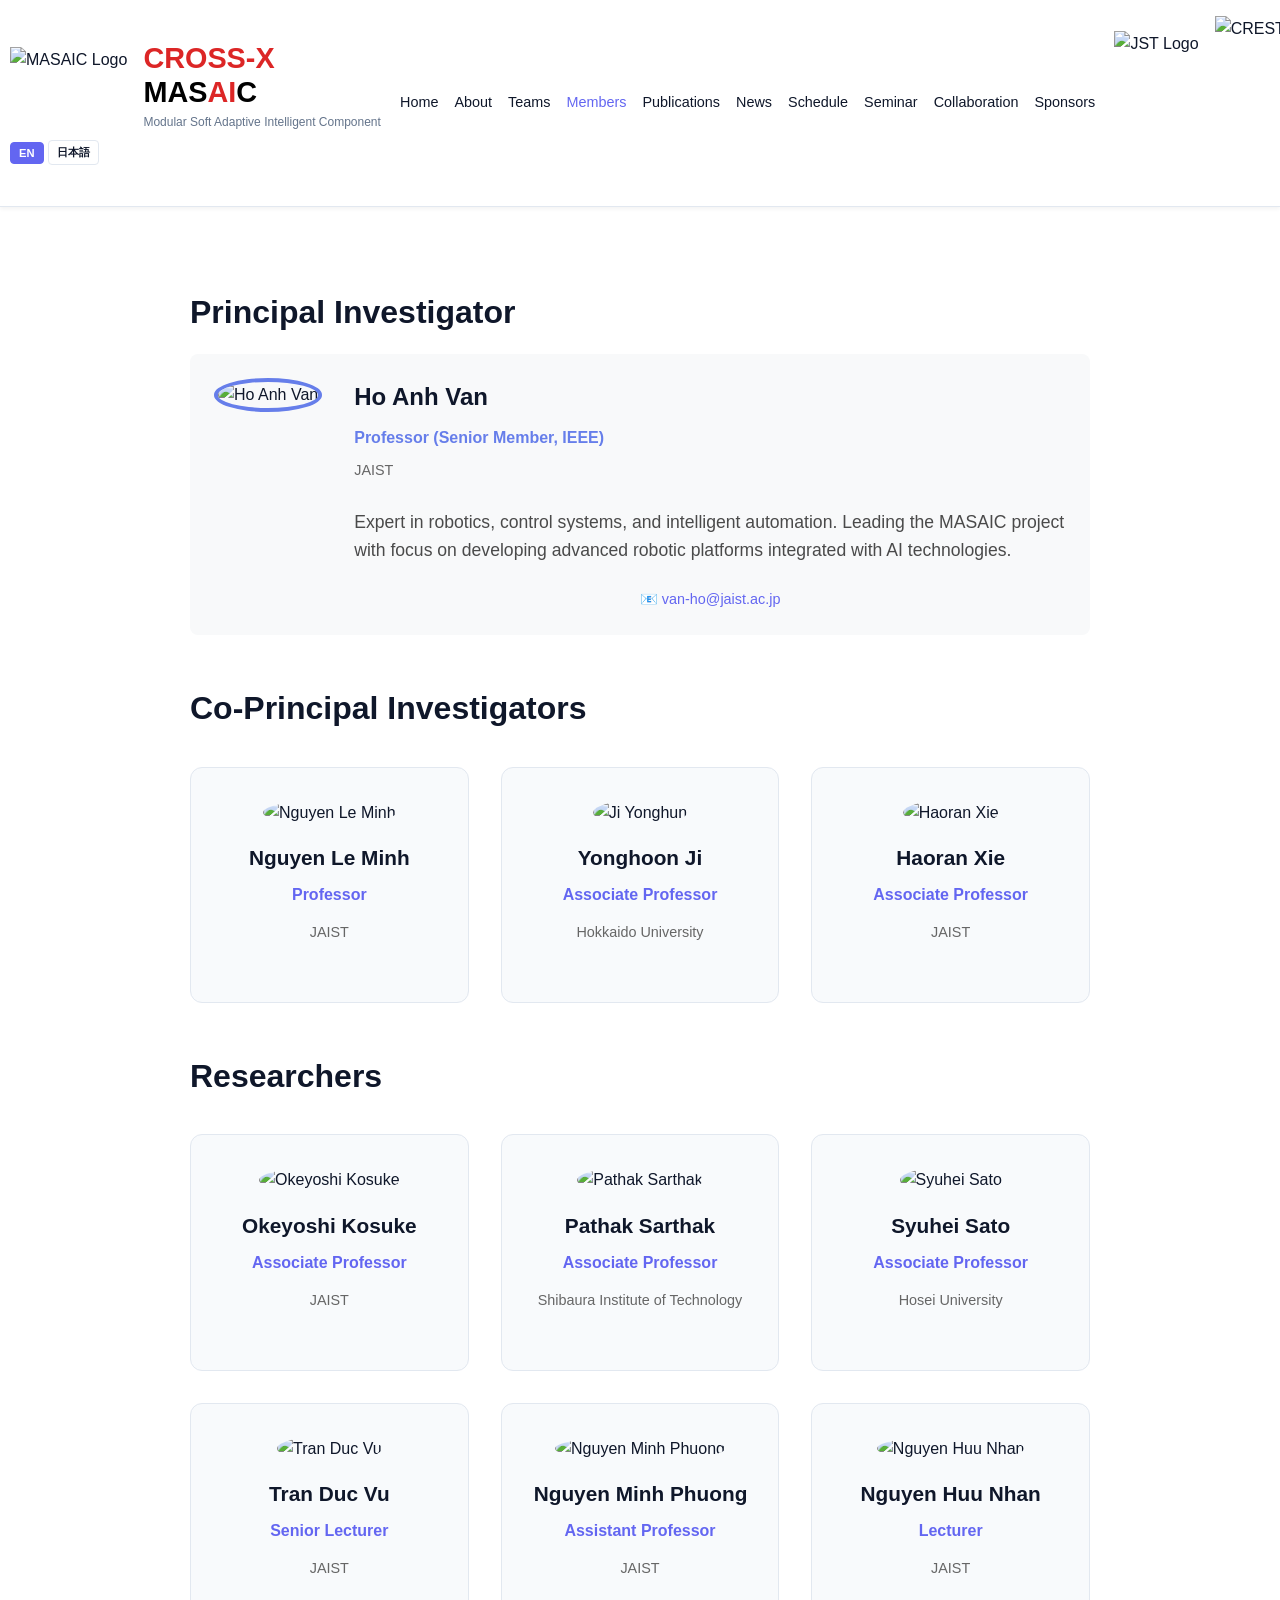
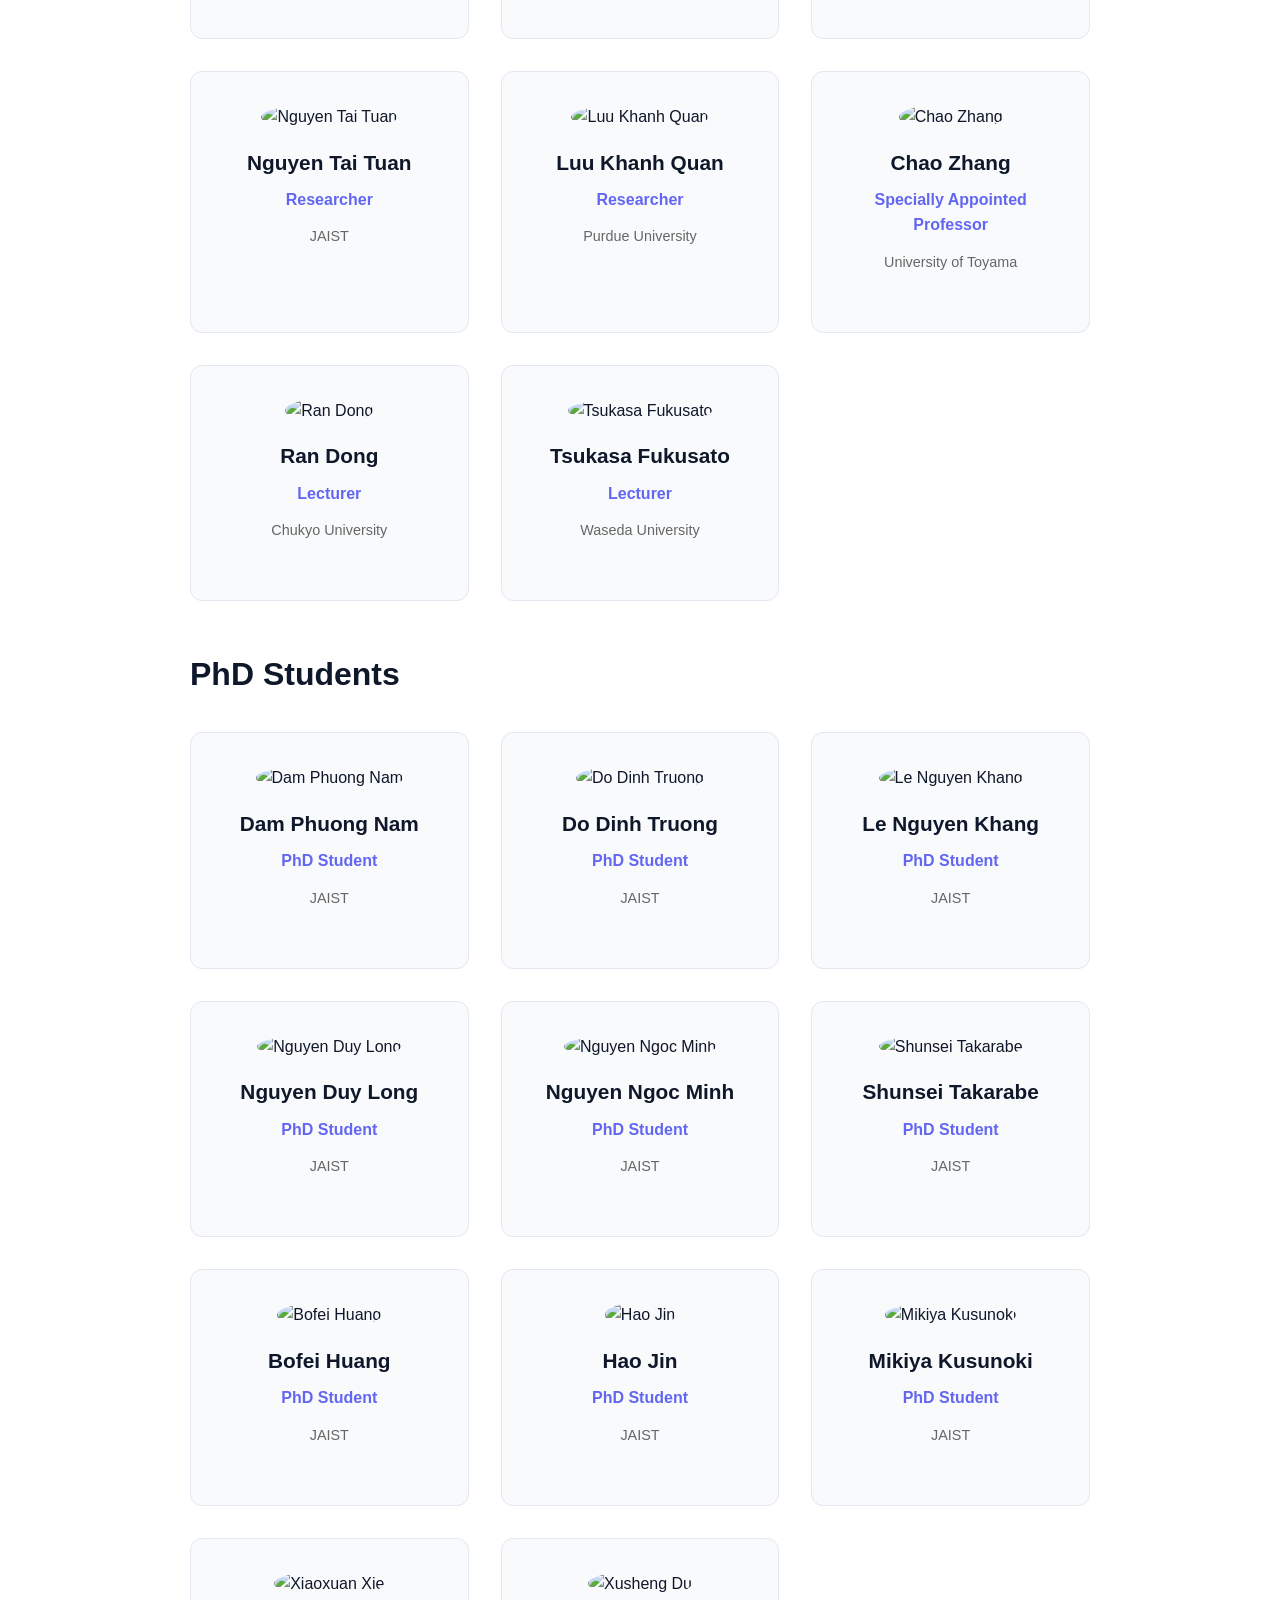
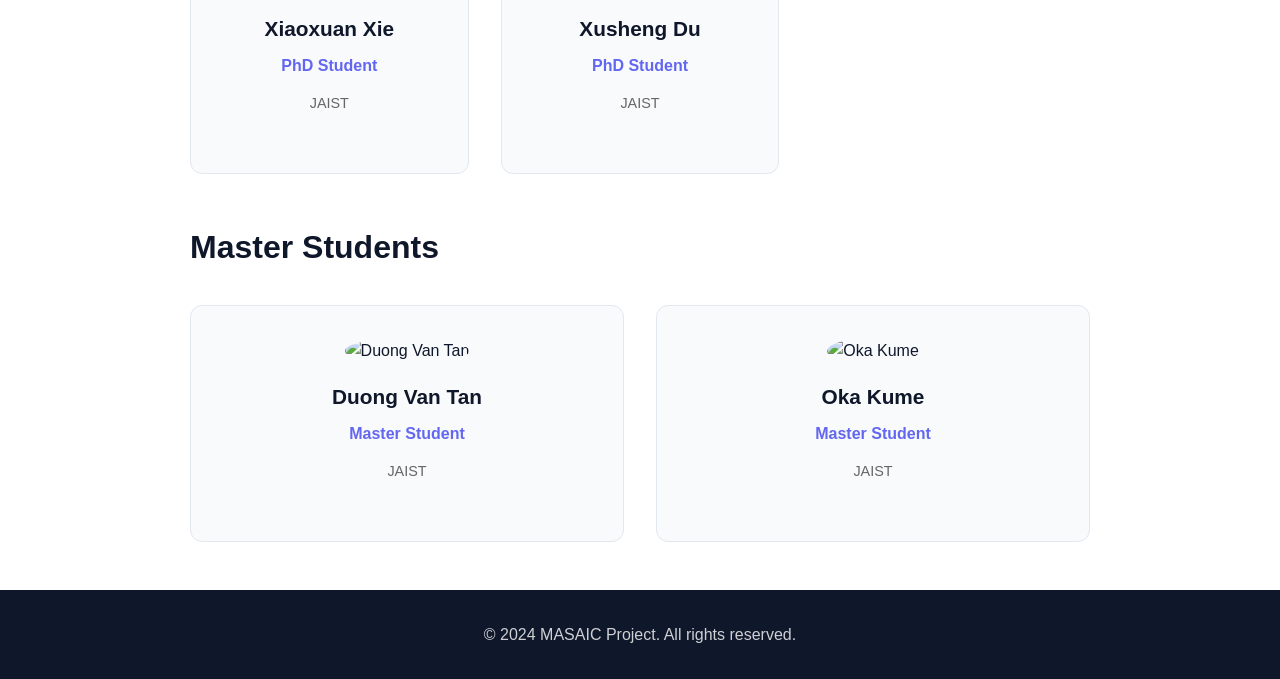
==== commit c39b75f2: "Update Professor Ji affiliation" ====
--- a/members.html
+++ b/members.html
@@ -92,7 +92,7 @@
                             <img src="images/team-neuromorphic/members/Yonghoon_Ji_Associate_Professor.jpg" alt="Ji Yonghun" style="width: 150px; height: 150px; border-radius: 50%; object-fit: cover; margin-bottom: 1rem;">
                             <h3>Yonghoon Ji</h3>
                             <span class="role">Associate Professor</span>
-                            <p style="margin-top: 0.5rem; color: #666; font-size: 0.9rem;">JAIST</p>
+                            <p style="margin-top: 0.5rem; color: #666; font-size: 0.9rem;">Hokkaido University</p>
                         </div>
                         <div class="member-card">
                             <img src="images/team-vr-ar/members/Haoran_Xie_Associate_Professor.png" alt="Haoran Xie" style="width: 150px; height: 150px; border-radius: 50%; object-fit: cover; margin-bottom: 1rem;">
@@ -291,7 +291,7 @@
                             <img src="images/team-neuromorphic/members/Yonghoon_Ji_Associate_Professor.jpg" alt="Ji Yonghun" style="width: 150px; height: 150px; border-radius: 50%; object-fit: cover; margin-bottom: 1rem;">
                             <h3>Yonghoon Ji</h3>
                             <span class="role">准教授</span>
-                            <p style="margin-top: 0.5rem; color: #666; font-size: 0.9rem;">JAIST</p>
+                            <p style="margin-top: 0.5rem; color: #666; font-size: 0.9rem;">北海道大学</p>
                         </div>
                         <div class="member-card">
                             <img src="images/team-vr-ar/members/Haoran_Xie_Associate_Professor.png" alt="Haoran Xie" style="width: 150px; height: 150px; border-radius: 50%; object-fit: cover; margin-bottom: 1rem;">
